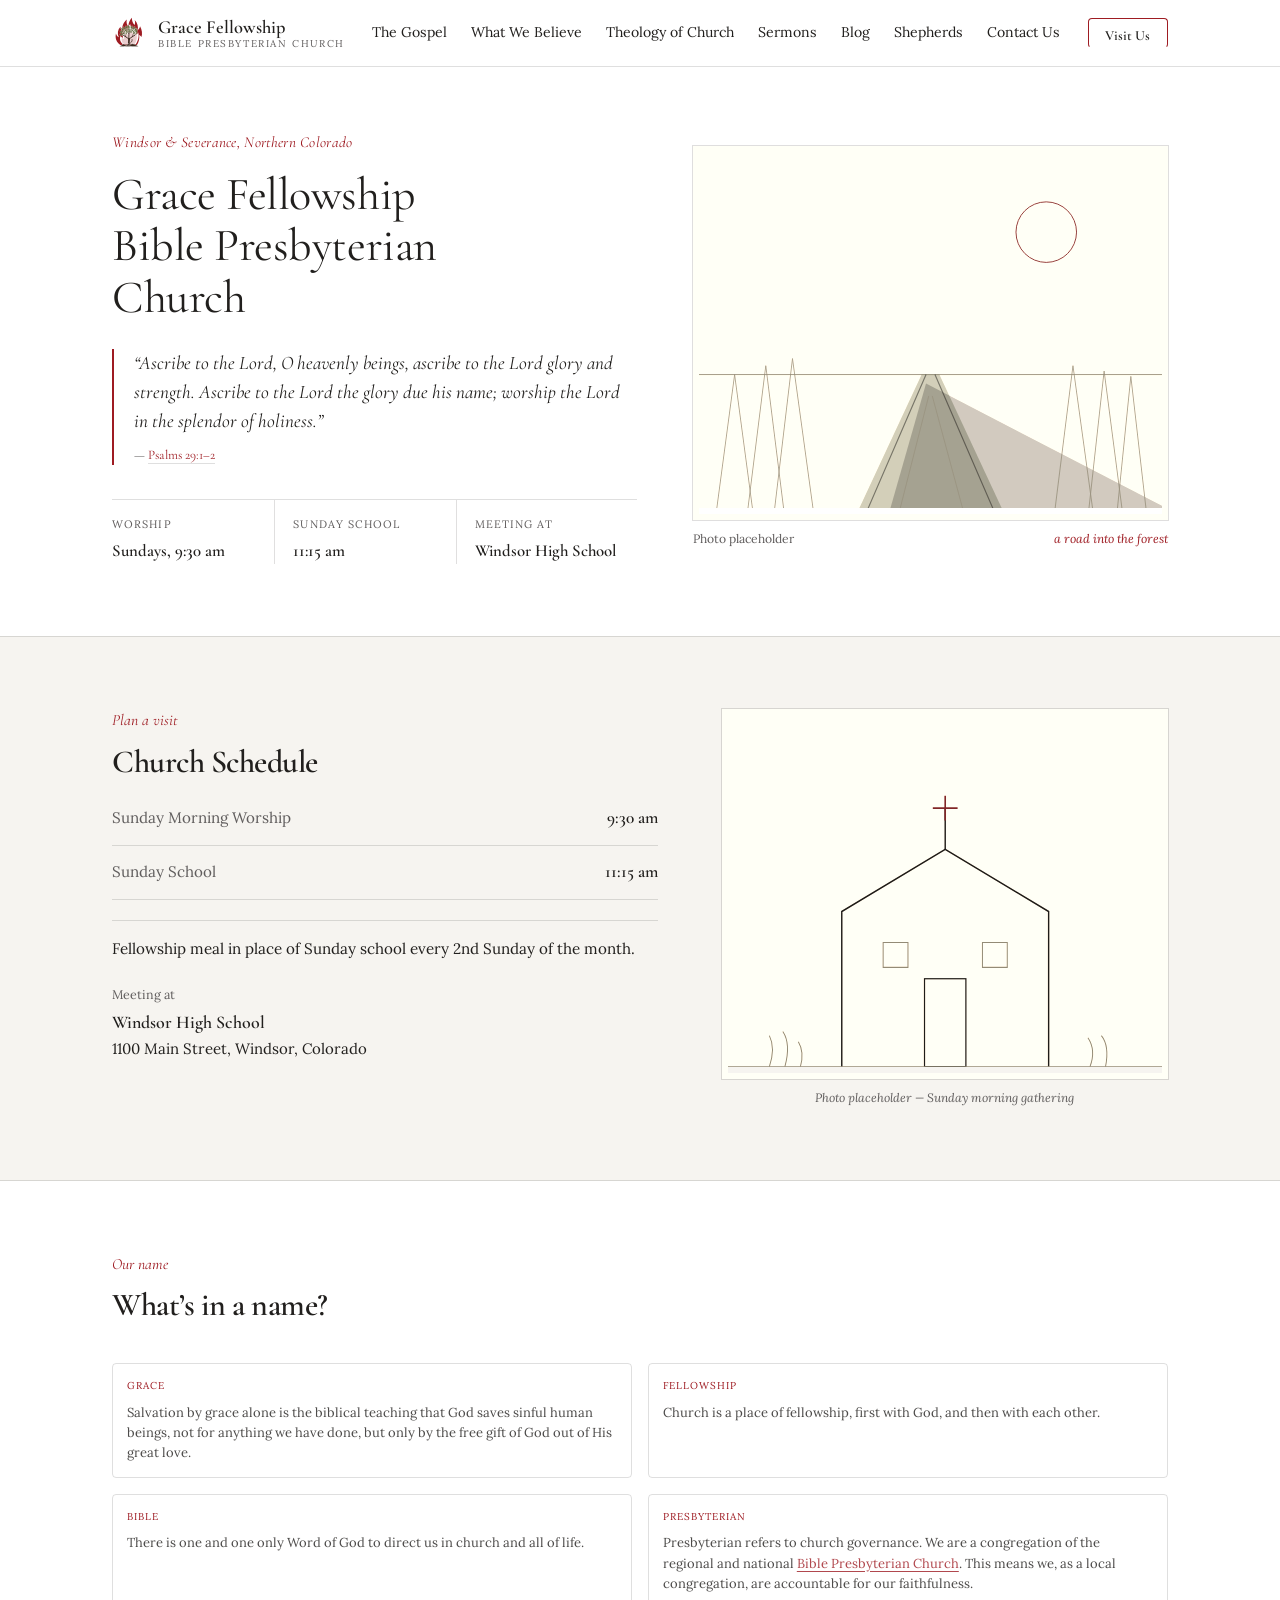
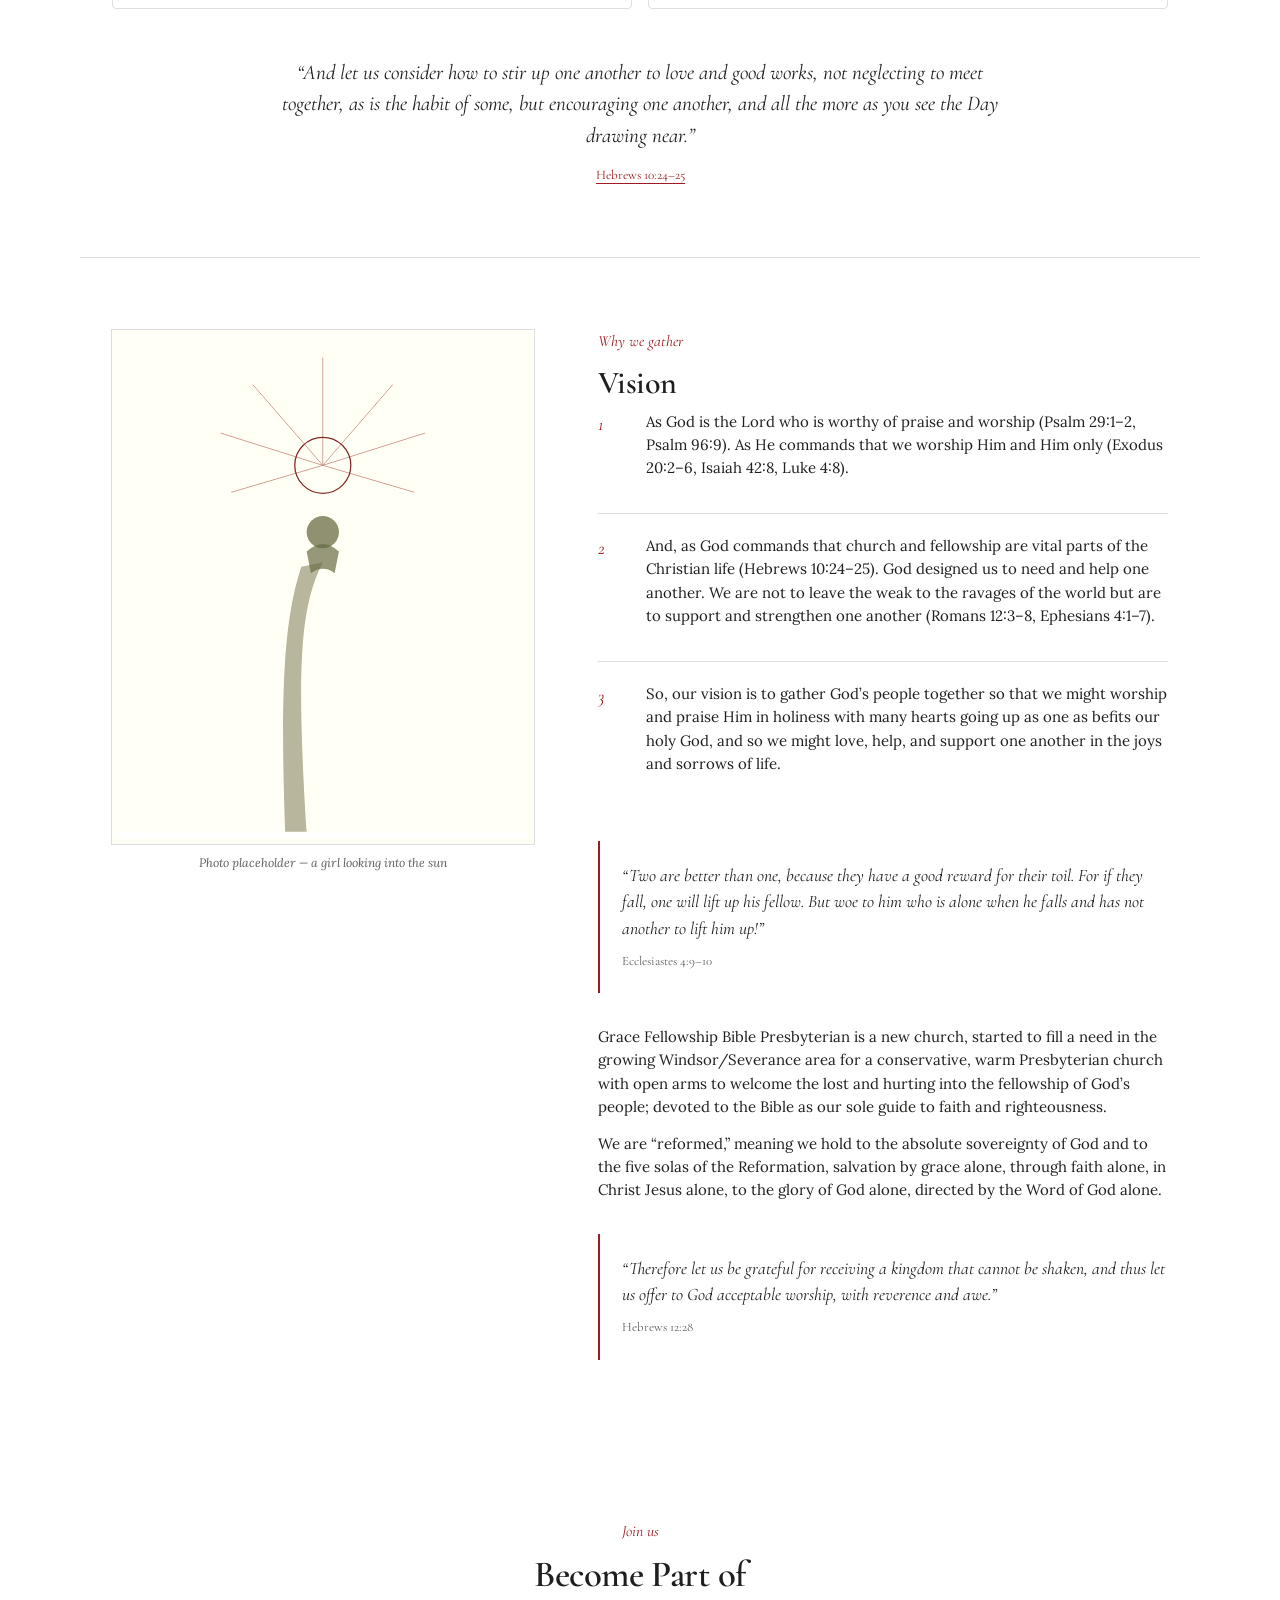
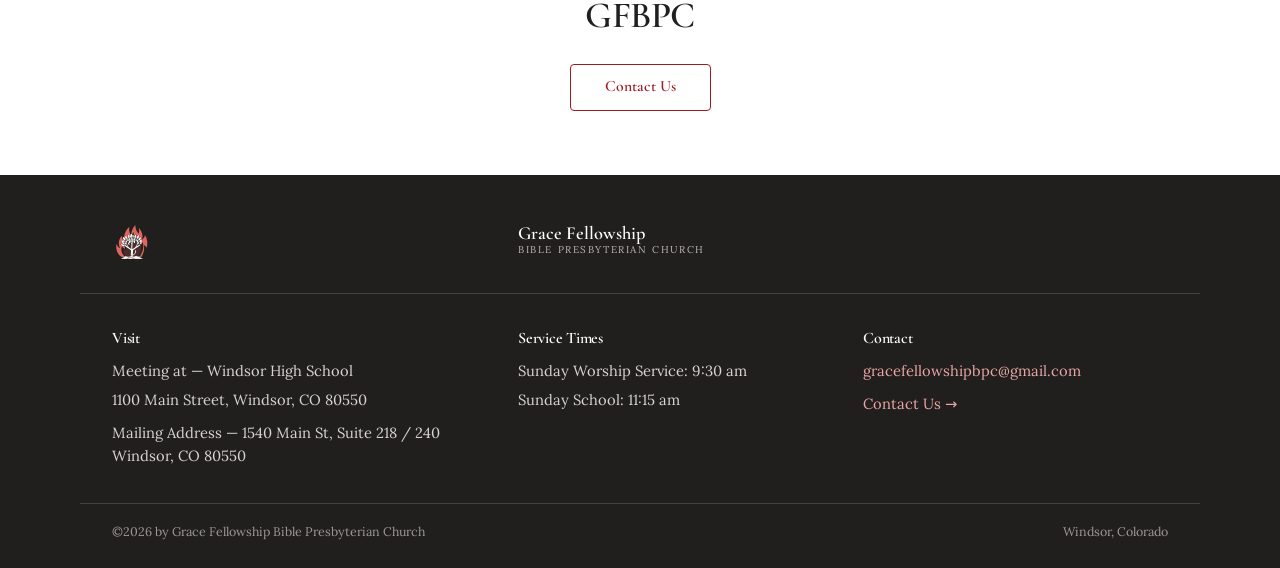
==== index.html @ 3912440c "Add new homepage mockup on the Grace Fellowship brand system Mimics the structure and copy of the ex" ====
<!DOCTYPE html>
<html lang="en">
<head>
<meta charset="UTF-8">
<meta name="viewport" content="width=device-width, initial-scale=1">
<title>Grace Fellowship Bible Presbyterian Church — Windsor, Colorado</title>
<meta name="description" content="Grace Fellowship Bible Presbyterian Church meets Sundays at 9:30am at Windsor High School, Windsor, Colorado.">
<link rel="stylesheet" href="styles.css">
<style>

  .max{max-width:1120px;margin:0 auto;padding:0 32px}
  .visually-hidden{position:absolute;width:1px;height:1px;overflow:hidden;clip:rect(0 0 0 0)}

  /* ---------- header ---------- */
  header.site{position:sticky;top:0;z-index:40;background:var(--color-bg);border-bottom:1px solid var(--color-divider)}
  .nav-row{display:flex;align-items:center;justify-content:space-between;padding:16px 32px;max-width:1120px;margin:0 auto;gap:24px}
  .wordmark{display:flex;align-items:center;gap:12px;text-decoration:none;color:var(--color-text);white-space:nowrap}
  .wordmark-name{display:flex;flex-direction:column;line-height:1.15}
  .wordmark-name .n1{font-family:var(--font-heading);font-weight:600;font-size:1.15rem}
  .wordmark-name .n2{font-size:0.62rem;letter-spacing:0.16em;text-transform:uppercase;color:var(--color-neutral-700)}
  nav.primary{display:flex;align-items:center;gap:28px}
  nav.primary ul{list-style:none;display:flex;gap:24px;margin:0;padding:0;font-size:0.88rem}
  nav.primary a{text-decoration:none;color:var(--color-text);border-bottom:1px solid transparent;padding-bottom:3px;transition:border-color .15s ease,color .15s ease}
  nav.primary a:hover{border-color:var(--color-accent);color:var(--color-accent)}
  .nav-toggle{display:none}
  .burger{display:none}

  /* ---------- hero ---------- */
  .hero{padding:64px 0 72px}
  .hero .max{display:grid;grid-template-columns:1.05fr 0.95fr;gap:56px;align-items:center}
  .hero h1{font-size:clamp(2rem,3.6vw,2.9rem);max-width:15ch}
  .eyebrow{font-family:var(--font-heading);font-style:italic;color:var(--color-accent);font-size:0.95rem;letter-spacing:0.02em;margin-bottom:14px;display:block}
  .hero blockquote{margin:26px 0 0;font-family:var(--font-heading);font-style:italic;font-size:1.2rem;line-height:1.5;color:var(--color-text);border-left:2px solid var(--color-accent);padding-left:20px}
  .hero blockquote cite{display:block;margin-top:10px;font-style:normal;font-size:0.82rem;color:var(--color-neutral-700)}
  .hero blockquote cite a{text-decoration:none;border-bottom:1px solid var(--color-divider)}
  .facts{display:flex;gap:0;margin-top:34px;border-top:1px solid var(--color-divider)}
  .facts div{flex:1;padding:16px 18px 0 0}
  .facts div + div{padding-left:18px;border-left:1px solid var(--color-divider)}
  .facts .k{font-size:0.68rem;letter-spacing:0.1em;text-transform:uppercase;color:var(--color-neutral-700);display:block;margin-bottom:5px}
  .facts .v{font-family:var(--font-heading);font-weight:600;font-size:1.05rem}
  .hero-art figcaption{margin-top:10px;font-size:0.76rem;color:var(--color-neutral-700);display:flex;justify-content:space-between}
  .hero-art figcaption span:last-child{color:var(--color-accent);font-style:italic}

  /* ---------- section shell ---------- */
  section{padding:72px 0}
  section.tight{padding:56px 0}
  .kicker{font-family:var(--font-heading);font-style:italic;color:var(--color-accent);font-size:0.98rem;margin-bottom:10px;display:block}
  .section-head{max-width:640px;margin-bottom:40px}

  /* ---------- visit / schedule ---------- */
  .visit{background:var(--color-surface);border-top:1px solid var(--color-divider);border-bottom:1px solid var(--color-divider)}
  .visit .max{display:grid;grid-template-columns:1.1fr 0.9fr;gap:64px}
  .visit-list{list-style:none;margin:26px 0 0;padding:0}
  .visit-list li{display:flex;justify-content:space-between;align-items:baseline;padding:13px 0;border-bottom:1px solid var(--color-divider);gap:20px}
  .visit-list li:first-child{padding-top:0}
  .visit-list .label{color:var(--color-neutral-700);font-size:0.95rem}
  .visit-list .val{font-family:var(--font-heading);font-weight:600;font-size:1.08rem}
  .visit-note{margin-top:20px;font-size:0.95rem;padding-top:16px;border-top:1px solid var(--color-divider)}
  .visit-where{margin-top:24px}
  .visit-where .k{font-size:0.78rem;color:var(--color-neutral-700);display:block;margin-bottom:5px}
  .visit-where .place{font-family:var(--font-heading);font-weight:600;font-size:1.12rem}
  .visit-art figcaption{margin-top:10px;font-size:0.76rem;color:var(--color-neutral-700);text-align:center;font-style:italic}

  /* ---------- name grid ---------- */
  .name-grid{display:grid;grid-template-columns:repeat(2,1fr);gap:16px;margin-top:8px}
  .pullquote{max-width:740px;margin:48px auto 0;text-align:center;font-family:var(--font-heading);font-style:italic;font-size:1.32rem;line-height:1.5;color:var(--color-text)}
  .pullquote cite{display:block;margin-top:14px;font-style:normal;font-size:0.82rem;color:var(--color-neutral-700)}
  .pullquote cite a{color:var(--color-accent);text-decoration:none;border-bottom:1px solid var(--color-accent)}

  /* ---------- vision ---------- */
  .vision .max{display:grid;grid-template-columns:0.85fr 1.15fr;gap:64px;align-items:start}
  .vision-art{position:sticky;top:96px}
  .vision-art figcaption{margin-top:10px;font-size:0.76rem;color:var(--color-neutral-700);font-style:italic;text-align:center}
  .vision ol{list-style:none;margin:0;padding:0;counter-reset:v}
  .vision ol li{counter-increment:v;padding:20px 0;border-top:1px solid var(--color-divider);display:grid;grid-template-columns:32px 1fr;gap:16px}
  .vision ol li:first-child{border-top:none;padding-top:0}
  .vision ol li::before{content:counter(v);font-family:var(--font-heading);font-style:italic;color:var(--color-accent);font-size:1.15rem}
  .vision-quote{margin:32px 0;padding:22px 0 22px 22px;border-left:2px solid var(--color-accent);font-family:var(--font-heading);font-style:italic;font-size:1.1rem;line-height:1.5}
  .vision-quote cite{display:block;margin-top:10px;font-style:normal;font-size:0.8rem;color:var(--color-neutral-700)}
  .vision-prose{margin-top:26px}

  /* ---------- cta ---------- */
  .cta{text-align:center;padding:88px 0 64px}
  .cta h2{font-size:clamp(1.7rem,3vw,2.3rem);max-width:16ch;margin:0 auto}
  .cta .btn{margin-top:28px;padding:13px 34px;font-size:0.98rem}

  /* ---------- footer (the brand's dark/ink application) ---------- */
  footer.on-ink{background:var(--color-ink);color:var(--color-neutral-300);padding:48px 0 26px;font-size:0.92rem}
  footer .foot-top{display:flex;align-items:flex-start;gap:16px;margin-bottom:36px}
  footer .foot-top .wordmark-name .n1{color:#FFFFFF}
  footer .foot-top .wordmark-name .n2{color:var(--color-neutral-400)}
  footer .max{display:grid;grid-template-columns:1.2fr 1fr 1fr;gap:40px;padding-bottom:30px;border-bottom:1px solid color-mix(in srgb, #FFFFFF 16%, transparent)}
  footer h4{color:#FFFFFF;font-family:var(--font-heading);font-weight:600;font-size:1rem;margin-bottom:12px}
  footer p{margin:0 0 6px;color:var(--color-neutral-300)}
  footer a{color:var(--color-accent-300);text-decoration:none}
  footer a:hover{text-decoration:underline}
  .copyright{max-width:1120px;margin:18px auto 0;padding:0 32px;font-size:0.78rem;color:var(--color-neutral-500);display:flex;justify-content:space-between;flex-wrap:wrap;gap:8px}

  /* ---------- responsive ---------- */
  @media (max-width:920px){
    .hero .max{grid-template-columns:1fr;padding-top:8px}
    .hero-art{order:-1}
    .visit .max{grid-template-columns:1fr;gap:36px}
    .name-grid{grid-template-columns:1fr}
    .vision .max{grid-template-columns:1fr}
    .vision-art{position:static}
    footer .max{grid-template-columns:1fr;gap:24px}
  }
  @media (max-width:1040px){
    nav.primary ul{display:none}
    .nav-toggle:checked ~ nav.primary ul{display:flex;flex-direction:column;gap:0;position:absolute;top:100%;left:0;right:0;background:var(--color-bg);border-bottom:1px solid var(--color-divider);padding:8px 32px 18px}
    nav.primary ul li{border-top:1px solid var(--color-divider)}
    nav.primary ul li:first-child{border-top:none}
    nav.primary ul li a{display:block;padding:12px 0}
    .burger{display:flex;align-items:center;justify-content:center;width:36px;height:36px;border:1px solid var(--color-text);cursor:pointer;flex:none}
    .nav-row{position:relative}
  }
  @media (max-width:760px){
    .facts{flex-direction:column}
    .facts div + div{border-left:none;border-top:1px solid var(--color-divider);padding-left:0;padding-top:14px;margin-top:14px}
  }
  @media (max-width:520px){
    .btn.header-visit{display:none}
  }
</style>
</head>
<body>

<header class="site">
  <div class="nav-row">
    <a class="wordmark" href="#top">
      <svg viewBox="0 0 120 120" width="34" height="34" style="display:block;overflow:visible;flex:none" stroke-linecap="round" stroke-linejoin="round" aria-hidden="true" focusable="false">
        <path fill="#9E1B22" d="M30 102 C16 94 10 78 14 62 C16 70 20 74 24 75 C18 62 20 48 30 38 C30 46 33 51 37 53 C34 38 40 22 52 12 C50 24 53 32 58 36 C58 24 63 14 70 6 C70 18 74 26 80 32 C82 26 82 20 80 14 C90 24 94 38 90 50 C95 47 98 42 99 36 C106 48 108 62 104 74 C101 70 99 68 96 67 C98 80 94 94 88 102 Z"></path>
        <path fill="#FFFFFF" d="M38 100 C28 92 26 80 30 70 C33 75 36 77 39 77 C36 66 40 54 48 46 C48 52 50 56 54 58 C54 46 58 36 64 28 C66 38 70 44 76 48 C78 44 78 40 77 36 C84 44 88 56 86 66 C89 64 91 60 92 57 C96 68 94 84 84 100 Z"></path>
        <path fill="#9E1B22" fill-opacity="0.22" transform="translate(60 100) scale(0.82) translate(-60 -100)" d="M38 100 C28 92 26 80 30 70 C33 75 36 77 39 77 C36 66 40 54 48 46 C48 52 50 56 54 58 C54 46 58 36 64 28 C66 38 70 44 76 48 C78 44 78 40 77 36 C84 44 88 56 86 66 C89 64 91 60 92 57 C96 68 94 84 84 100 Z"></path>
        <g fill="none" stroke="#3B2A1F">
          <path stroke-width="6" d="M60 101 C58 93 61 87 60 80"></path>
          <path stroke-width="3.4" d="M60 82 C54 76 46 72 37 66"></path>
          <path stroke-width="3.4" d="M60 82 C66 76 74 72 83 66"></path>
          <path stroke-width="3" d="M60 84 C58 72 61 60 60 46"></path>
          <path stroke-width="2.6" d="M61 97 C68 95 72 90 71 83"></path>
          <path stroke-width="2" d="M48 72 C46 64 42 58 38 54"></path>
          <path stroke-width="2" d="M72 72 C74 64 78 58 82 54"></path>
          <path stroke-width="1.8" d="M60 62 C54 58 50 52 48 46"></path>
          <path stroke-width="1.8" d="M60 60 C66 56 70 50 72 44"></path>
        </g>
        <g fill="#5E6B3A" stroke="#FFFFFF" stroke-width="0.88" style="paint-order:stroke">
          <path transform="translate(52.8 65.6) rotate(-32) scale(0.80)" d="M0 0 C3.2 -3 3.4 -8 0 -12 C-3.4 -8 -3.2 -3 0 0 Z"></path>
          <path transform="translate(53.3 61.1) rotate(-10) scale(0.98)" d="M0 0 C3.2 -3 3.4 -8 0 -12 C-3.4 -8 -3.2 -3 0 0 Z"></path>
          <path transform="translate(57.3 58.1) rotate(-5) scale(0.86)" d="M0 0 C3.2 -3 3.4 -8 0 -12 C-3.4 -8 -3.2 -3 0 0 Z"></path>
          <path transform="translate(62.7 58.1) rotate(2) scale(1.04)" d="M0 0 C3.2 -3 3.4 -8 0 -12 C-3.4 -8 -3.2 -3 0 0 Z"></path>
          <path transform="translate(66.7 61.1) rotate(7) scale(0.92)" d="M0 0 C3.2 -3 3.4 -8 0 -12 C-3.4 -8 -3.2 -3 0 0 Z"></path>
          <path transform="translate(44.5 64.8) rotate(-49) scale(0.92)" d="M0 0 C3.2 -3 3.4 -8 0 -12 C-3.4 -8 -3.2 -3 0 0 Z"></path>
          <path transform="translate(45.4 59.5) rotate(-25) scale(0.80)" d="M0 0 C3.2 -3 3.4 -8 0 -12 C-3.4 -8 -3.2 -3 0 0 Z"></path>
          <path transform="translate(48.7 55.1) rotate(-20) scale(0.98)" d="M0 0 C3.2 -3 3.4 -8 0 -12 C-3.4 -8 -3.2 -3 0 0 Z"></path>
          <path transform="translate(53.9 52.0) rotate(-15) scale(0.86)" d="M0 0 C3.2 -3 3.4 -8 0 -12 C-3.4 -8 -3.2 -3 0 0 Z"></path>
          <path transform="translate(60.0 51.0) rotate(-9) scale(1.04)" d="M0 0 C3.2 -3 3.4 -8 0 -12 C-3.4 -8 -3.2 -3 0 0 Z"></path>
          <path transform="translate(66.1 52.0) rotate(18) scale(0.92)" d="M0 0 C3.2 -3 3.4 -8 0 -12 C-3.4 -8 -3.2 -3 0 0 Z"></path>
          <path transform="translate(71.3 55.1) rotate(23) scale(0.80)" d="M0 0 C3.2 -3 3.4 -8 0 -12 C-3.4 -8 -3.2 -3 0 0 Z"></path>
          <path transform="translate(74.6 59.5) rotate(28) scale(0.98)" d="M0 0 C3.2 -3 3.4 -8 0 -12 C-3.4 -8 -3.2 -3 0 0 Z"></path>
          <path transform="translate(75.5 64.8) rotate(31) scale(0.86)" d="M0 0 C3.2 -3 3.4 -8 0 -12 C-3.4 -8 -3.2 -3 0 0 Z"></path>
          <path transform="translate(37.8 69.0) rotate(-66) scale(1.04)" d="M0 0 C3.2 -3 3.4 -8 0 -12 C-3.4 -8 -3.2 -3 0 0 Z"></path>
          <path transform="translate(37.0 63.6) rotate(-42) scale(0.92)" d="M0 0 C3.2 -3 3.4 -8 0 -12 C-3.4 -8 -3.2 -3 0 0 Z"></path>
          <path transform="translate(38.0 58.3) rotate(-39) scale(0.80)" d="M0 0 C3.2 -3 3.4 -8 0 -12 C-3.4 -8 -3.2 -3 0 0 Z"></path>
          <path transform="translate(40.8 53.3) rotate(-36) scale(0.98)" d="M0 0 C3.2 -3 3.4 -8 0 -12 C-3.4 -8 -3.2 -3 0 0 Z"></path>
          <path transform="translate(45.1 49.3) rotate(-32) scale(0.86)" d="M0 0 C3.2 -3 3.4 -8 0 -12 C-3.4 -8 -3.2 -3 0 0 Z"></path>
          <path transform="translate(50.6 46.4) rotate(-7) scale(1.04)" d="M0 0 C3.2 -3 3.4 -8 0 -12 C-3.4 -8 -3.2 -3 0 0 Z"></path>
          <path transform="translate(56.8 44.9) rotate(-3) scale(0.92)" d="M0 0 C3.2 -3 3.4 -8 0 -12 C-3.4 -8 -3.2 -3 0 0 Z"></path>
          <path transform="translate(63.2 44.9) rotate(2) scale(0.80)" d="M0 0 C3.2 -3 3.4 -8 0 -12 C-3.4 -8 -3.2 -3 0 0 Z"></path>
          <path transform="translate(69.4 46.4) rotate(6) scale(0.98)" d="M0 0 C3.2 -3 3.4 -8 0 -12 C-3.4 -8 -3.2 -3 0 0 Z"></path>
          <path transform="translate(74.9 49.3) rotate(31) scale(0.86)" d="M0 0 C3.2 -3 3.4 -8 0 -12 C-3.4 -8 -3.2 -3 0 0 Z"></path>
          <path transform="translate(79.2 53.3) rotate(35) scale(1.04)" d="M0 0 C3.2 -3 3.4 -8 0 -12 C-3.4 -8 -3.2 -3 0 0 Z"></path>
          <path transform="translate(82.0 58.3) rotate(38) scale(0.92)" d="M0 0 C3.2 -3 3.4 -8 0 -12 C-3.4 -8 -3.2 -3 0 0 Z"></path>
          <path transform="translate(83.0 63.6) rotate(41) scale(0.80)" d="M0 0 C3.2 -3 3.4 -8 0 -12 C-3.4 -8 -3.2 -3 0 0 Z"></path>
          <path transform="translate(35.8 58.8) rotate(-54) scale(0.86)" d="M0 0 C3.2 -3 3.4 -8 0 -12 C-3.4 -8 -3.2 -3 0 0 Z"></path>
          <path transform="translate(39.1 52.5) rotate(-28) scale(1.04)" d="M0 0 C3.2 -3 3.4 -8 0 -12 C-3.4 -8 -3.2 -3 0 0 Z"></path>
          <path transform="translate(44.7 47.4) rotate(-22) scale(0.92)" d="M0 0 C3.2 -3 3.4 -8 0 -12 C-3.4 -8 -3.2 -3 0 0 Z"></path>
          <path transform="translate(51.9 44.1) rotate(-15) scale(0.80)" d="M0 0 C3.2 -3 3.4 -8 0 -12 C-3.4 -8 -3.2 -3 0 0 Z"></path>
          <path transform="translate(60.0 43.0) rotate(-9) scale(0.98)" d="M0 0 C3.2 -3 3.4 -8 0 -12 C-3.4 -8 -3.2 -3 0 0 Z"></path>
          <path transform="translate(68.1 44.1) rotate(18) scale(0.86)" d="M0 0 C3.2 -3 3.4 -8 0 -12 C-3.4 -8 -3.2 -3 0 0 Z"></path>
          <path transform="translate(75.3 47.4) rotate(25) scale(1.04)" d="M0 0 C3.2 -3 3.4 -8 0 -12 C-3.4 -8 -3.2 -3 0 0 Z"></path>
          <path transform="translate(80.9 52.5) rotate(31) scale(0.92)" d="M0 0 C3.2 -3 3.4 -8 0 -12 C-3.4 -8 -3.2 -3 0 0 Z"></path>
          <path transform="translate(84.2 58.8) rotate(36) scale(0.80)" d="M0 0 C3.2 -3 3.4 -8 0 -12 C-3.4 -8 -3.2 -3 0 0 Z"></path>
        </g>
        <path fill="#3B2A1F" stroke="#FFFFFF" stroke-width="1.2" d="M26 108 L40 99 L50 102 L58 97 L64 101 L72 98 L82 101 L94 108 Z"></path>
        <path fill="none" stroke="#FFFFFF" stroke-width="1.2" d="M44 108 L56 102 L68 108"></path>
      </svg>
      <span class="wordmark-name">
        <span class="n1">Grace Fellowship</span>
        <span class="n2">Bible Presbyterian Church</span>
      </span>
    </a>
    <input type="checkbox" id="nav-toggle" class="nav-toggle">
    <nav class="primary">
      <ul>
        <li><a href="https://www.gracefellowshipbpc.org/the-gospel">The Gospel</a></li>
        <li><a href="https://www.gracefellowshipbpc.org/what-we-believe">What We Believe</a></li>
        <li><a href="https://www.gracefellowshipbpc.org/theology-of-church">Theology of Church</a></li>
        <li><a href="https://www.gracefellowshipbpc.org/about-5-1">Sermons</a></li>
        <li><a href="https://www.gracefellowshipbpc.org/blog">Blog</a></li>
        <li><a href="https://www.gracefellowshipbpc.org/shepherds">Shepherds</a></li>
        <li><a href="https://www.gracefellowshipbpc.org/contact-us">Contact Us</a></li>
      </ul>
      <label class="burger" for="nav-toggle">
        <svg width="18" height="14" viewBox="0 0 18 14" fill="none" stroke="currentColor" stroke-width="1.6"><path d="M0 1h18M0 7h18M0 13h18"/></svg>
      </label>
      <a class="btn btn-primary header-visit" href="#visit">Visit Us</a>
    </nav>
  </div>
</header>

<main id="top">

  <!-- ================= HERO ================= -->
  <section class="hero">
    <div class="max">
      <div class="hero-copy">
        <span class="eyebrow">Windsor &amp; Severance, Northern Colorado</span>
        <h1 class="display">Grace Fellowship Bible Presbyterian Church</h1>
        <blockquote>
          &ldquo;Ascribe to the Lord, O heavenly beings, ascribe to the Lord glory and strength. Ascribe to the Lord the glory due his name; worship the Lord in the splendor of holiness.&rdquo;
          <cite>&mdash; <a href="https://www.biblegateway.com/passage/?search=psalms+29%3A1-2&amp;version=ESV" target="_blank" rel="noopener">Psalms 29:1&ndash;2</a></cite>
        </blockquote>
        <div class="facts">
          <div><span class="k">Worship</span><span class="v">Sundays, 9:30&nbsp;am</span></div>
          <div><span class="k">Sunday School</span><span class="v">11:15&nbsp;am</span></div>
          <div><span class="k">Meeting at</span><span class="v">Windsor High School</span></div>
        </div>
      </div>

      <figure class="hero-art">
        <div class="plate">
          <svg viewBox="0 0 520 400" xmlns="http://www.w3.org/2000/svg" aria-hidden="true">
            <rect width="520" height="400" fill="#F6F4F0"/>
            <circle cx="390" cy="90" r="34" fill="none" stroke="#9E1B22" stroke-width="1"/>
            <path d="M0 250 L520 250" stroke="#8B8570" stroke-width="1"/>
            <path d="M180 400 L250 250 L270 250 L340 400 Z" fill="#5E6B3A" opacity="0.35"/>
            <path d="M215 400 L255 260 L525 400 Z" fill="#211F1D" opacity="0.25"/>
            <g stroke="#8B8570" stroke-width="1" fill="none" opacity="0.85">
              <path d="M40 250 L20 400"/><path d="M40 250 L60 400"/>
              <path d="M75 240 L55 400"/><path d="M75 240 L95 400"/>
              <path d="M105 232 L85 400"/><path d="M105 232 L128 400"/>
              <path d="M420 240 L400 400"/><path d="M420 240 L442 400"/>
              <path d="M455 246 L438 400"/><path d="M455 246 L475 400"/>
              <path d="M485 252 L470 400"/><path d="M485 252 L502 400"/>
            </g>
            <path d="M255 250 L190 400 M265 250 L330 400" stroke="#211F1D" stroke-width="1.3" opacity="0.5"/>
            <path d="M258 274 L226 400 M262 274 L296 400" stroke="#8B8570" stroke-width="0.8" opacity="0.7"/>
          </svg>
        </div>
        <figcaption><span>Photo placeholder</span><span>a road into the forest</span></figcaption>
      </figure>
    </div>
  </section>

  <!-- ================= VISIT / SCHEDULE ================= -->
  <section class="visit" id="visit">
    <div class="max">
      <div>
        <span class="kicker">Plan a visit</span>
        <h2>Church Schedule</h2>
        <ul class="visit-list">
          <li><span class="label">Sunday Morning Worship</span><span class="val">9:30&nbsp;am</span></li>
          <li><span class="label">Sunday School</span><span class="val">11:15&nbsp;am</span></li>
        </ul>
        <p class="visit-note">Fellowship meal in place of Sunday school every 2nd Sunday of the month.</p>
        <div class="visit-where">
          <span class="k">Meeting at</span>
          <div class="place">Windsor High School</div>
          <div>1100 Main Street, Windsor, Colorado</div>
        </div>
      </div>

      <figure class="visit-art">
        <div class="plate">
          <svg viewBox="0 0 420 340" xmlns="http://www.w3.org/2000/svg" aria-hidden="true">
            <rect width="420" height="340" fill="#F6F4F0"/>
            <path d="M110 340 L110 190 L210 130 L310 190 L310 340" fill="none" stroke="#211F1D" stroke-width="1.4"/>
            <path d="M210 130 L210 90" stroke="#211F1D" stroke-width="1.4"/>
            <path d="M198 90 L222 90 M210 78 L210 102" stroke="#9E1B22" stroke-width="1.6"/>
            <rect x="190" y="255" width="40" height="85" fill="none" stroke="#211F1D" stroke-width="1.2"/>
            <path d="M150 220 h24 v24 h-24z M246 220 h24 v24 h-24z" fill="none" stroke="#8B8570" stroke-width="1"/>
            <g stroke="#8B8570" stroke-width="1" fill="none">
              <path d="M40 340 q6 -18 0 -30 M55 340 q6 -22 -2 -34 M70 340 q4 -14 -2 -24"/>
              <path d="M350 340 q6 -16 -2 -28 M365 340 q4 -20 -4 -30"/>
            </g>
            <path d="M0 340 H420" stroke="#8B8570" stroke-width="1"/>
          </svg>
        </div>
        <figcaption>Photo placeholder &mdash; Sunday morning gathering</figcaption>
      </figure>
    </div>
  </section>

  <!-- ================= WHAT'S IN A NAME ================= -->
  <section id="about">
    <div class="max">
      <div class="section-head">
        <span class="kicker">Our name</span>
        <h2>What&rsquo;s in a name?</h2>
      </div>

      <div class="name-grid">
        <div class="card">
          <span class="card-kicker">Grace</span>
          <p class="card-body">Salvation by grace alone is the biblical teaching that God saves sinful human beings, not for anything we have done, but only by the free gift of God out of His great love.</p>
        </div>
        <div class="card">
          <span class="card-kicker">Fellowship</span>
          <p class="card-body">Church is a place of fellowship, first with God, and then with each other.</p>
        </div>
        <div class="card">
          <span class="card-kicker">Bible</span>
          <p class="card-body">There is one and one only Word of God to direct us in church and all of life.</p>
        </div>
        <div class="card">
          <span class="card-kicker">Presbyterian</span>
          <p class="card-body">Presbyterian refers to church governance. We are a congregation of the regional and national <a href="https://biblepresbyterianchurch.org/" target="_blank" rel="noopener">Bible Presbyterian Church</a>. This means we, as a local congregation, are accountable for our faithfulness.</p>
        </div>
      </div>

      <p class="pullquote">
        &ldquo;And let us consider how to stir up one another to love and good works, not neglecting to meet together, as is the habit of some, but encouraging one another, and all the more as you see the Day drawing near.&rdquo;
        <cite><a href="https://www.biblegateway.com/passage/?search=Hebrews+10%3A24-25&amp;version=ESV" target="_blank" rel="noopener">Hebrews 10:24&ndash;25</a></cite>
      </p>
    </div>
  </section>

  <hr class="hr max">

  <!-- ================= VISION ================= -->
  <section class="vision" id="vision">
    <div class="max">
      <div class="vision-art">
        <div class="plate">
          <svg viewBox="0 0 380 460" xmlns="http://www.w3.org/2000/svg" aria-hidden="true">
            <rect width="380" height="460" fill="#F6F4F0"/>
            <g stroke="#9E1B22" stroke-width="0.8" opacity="0.55">
              <path d="M190 120 L190 20"/>
              <path d="M190 120 L255 45"/>
              <path d="M190 120 L125 45"/>
              <path d="M190 120 L285 90"/>
              <path d="M190 120 L95 90"/>
              <path d="M190 120 L275 145"/>
              <path d="M190 120 L105 145"/>
            </g>
            <circle cx="190" cy="120" r="26" fill="none" stroke="#9E1B22" stroke-width="1.2"/>
            <path d="M190 210 C 170 250, 165 300, 175 460 L155 460 C150 320 155 260 170 214 Z" fill="#5E6B3A" opacity="0.5"/>
            <path d="M175 200 q15 -14 30 0 l-4 20 q-11 -8 -22 0 Z" fill="#5E6B3A" opacity="0.7"/>
            <circle cx="190" cy="182" r="15" fill="#5E6B3A" opacity="0.75"/>
          </svg>
        </div>
        <figcaption>Photo placeholder &mdash; a girl looking into the sun</figcaption>
      </div>

      <div>
        <span class="kicker">Why we gather</span>
        <h2>Vision</h2>

        <ol>
          <li><p>As God is the Lord who is worthy of praise and worship (Psalm 29:1&ndash;2, Psalm 96:9). As He commands that we worship Him and Him only (Exodus 20:2&ndash;6, Isaiah 42:8, Luke 4:8).</p></li>
          <li><p>And, as God commands that church and fellowship are vital parts of the Christian life (Hebrews 10:24&ndash;25). God designed us to need and help one another. We are not to leave the weak to the ravages of the world but are to support and strengthen one another (Romans 12:3&ndash;8, Ephesians 4:1&ndash;7).</p></li>
          <li><p>So, our vision is to gather God&rsquo;s people together so that we might worship and praise Him in holiness with many hearts going up as one as befits our holy God, and so we might love, help, and support one another in the joys and sorrows of life.</p></li>
        </ol>

        <p class="vision-quote">
          &ldquo;Two are better than one, because they have a good reward for their toil. For if they fall, one will lift up his fellow. But woe to him who is alone when he falls and has not another to lift him up!&rdquo;
          <cite>Ecclesiastes 4:9&ndash;10</cite>
        </p>

        <div class="vision-prose">
          <p>Grace Fellowship Bible Presbyterian is a new church, started to fill a need in the growing Windsor/Severance area for a conservative, warm Presbyterian church with open arms to welcome the lost and hurting into the fellowship of God&rsquo;s people; devoted to the Bible as our sole guide to faith and righteousness.</p>
          <p>We are &ldquo;reformed,&rdquo; meaning we hold to the absolute sovereignty of God and to the five solas of the Reformation, salvation by grace alone, through faith alone, in Christ Jesus alone, to the glory of God alone, directed by the Word of God alone.</p>
        </div>

        <p class="vision-quote" style="margin-bottom:0">
          &ldquo;Therefore let us be grateful for receiving a kingdom that cannot be shaken, and thus let us offer to God acceptable worship, with reverence and awe.&rdquo;
          <cite>Hebrews 12:28</cite>
        </p>
      </div>
    </div>
  </section>

  <!-- ================= CTA ================= -->
  <section class="cta" id="contact">
    <div class="max">
      <span class="kicker">Join us</span>
      <h2>Become Part of GFBPC</h2>
      <a class="btn btn-primary" href="https://www.gracefellowshipbpc.org/contact-us">Contact Us</a>
    </div>
  </section>

</main>

<footer class="on-ink">
  <div class="max foot-top">
    <svg viewBox="0 0 120 120" width="40" height="40" style="display:block;overflow:visible;flex:none" stroke-linecap="round" stroke-linejoin="round" aria-hidden="true" focusable="false">
      <path fill="#E0655F" d="M30 102 C16 94 10 78 14 62 C16 70 20 74 24 75 C18 62 20 48 30 38 C30 46 33 51 37 53 C34 38 40 22 52 12 C50 24 53 32 58 36 C58 24 63 14 70 6 C70 18 74 26 80 32 C82 26 82 20 80 14 C90 24 94 38 90 50 C95 47 98 42 99 36 C106 48 108 62 104 74 C101 70 99 68 96 67 C98 80 94 94 88 102 Z"></path>
      <path fill="#211F1D" d="M38 100 C28 92 26 80 30 70 C33 75 36 77 39 77 C36 66 40 54 48 46 C48 52 50 56 54 58 C54 46 58 36 64 28 C66 38 70 44 76 48 C78 44 78 40 77 36 C84 44 88 56 86 66 C89 64 91 60 92 57 C96 68 94 84 84 100 Z"></path>
      <path fill="#E0655F" fill-opacity="0.22" transform="translate(60 100) scale(0.82) translate(-60 -100)" d="M38 100 C28 92 26 80 30 70 C33 75 36 77 39 77 C36 66 40 54 48 46 C48 52 50 56 54 58 C54 46 58 36 64 28 C66 38 70 44 76 48 C78 44 78 40 77 36 C84 44 88 56 86 66 C89 64 91 60 92 57 C96 68 94 84 84 100 Z"></path>
      <g fill="none" stroke="#FFFFFF">
        <path stroke-width="6" d="M60 101 C58 93 61 87 60 80"></path>
        <path stroke-width="3.4" d="M60 82 C54 76 46 72 37 66"></path>
        <path stroke-width="3.4" d="M60 82 C66 76 74 72 83 66"></path>
        <path stroke-width="3" d="M60 84 C58 72 61 60 60 46"></path>
        <path stroke-width="2.6" d="M61 97 C68 95 72 90 71 83"></path>
        <path stroke-width="2" d="M48 72 C46 64 42 58 38 54"></path>
        <path stroke-width="2" d="M72 72 C74 64 78 58 82 54"></path>
        <path stroke-width="1.8" d="M60 62 C54 58 50 52 48 46"></path>
        <path stroke-width="1.8" d="M60 60 C66 56 70 50 72 44"></path>
      </g>
      <g fill="#FFFFFF" stroke="#211F1D" stroke-width="0.99" style="paint-order:stroke">
        <path transform="translate(52.8 65.6) rotate(-32) scale(0.80)" d="M0 0 C3.2 -3 3.4 -8 0 -12 C-3.4 -8 -3.2 -3 0 0 Z"></path>
        <path transform="translate(53.3 61.1) rotate(-10) scale(0.98)" d="M0 0 C3.2 -3 3.4 -8 0 -12 C-3.4 -8 -3.2 -3 0 0 Z"></path>
        <path transform="translate(57.3 58.1) rotate(-5) scale(0.86)" d="M0 0 C3.2 -3 3.4 -8 0 -12 C-3.4 -8 -3.2 -3 0 0 Z"></path>
        <path transform="translate(62.7 58.1) rotate(2) scale(1.04)" d="M0 0 C3.2 -3 3.4 -8 0 -12 C-3.4 -8 -3.2 -3 0 0 Z"></path>
        <path transform="translate(66.7 61.1) rotate(7) scale(0.92)" d="M0 0 C3.2 -3 3.4 -8 0 -12 C-3.4 -8 -3.2 -3 0 0 Z"></path>
        <path transform="translate(44.5 64.8) rotate(-49) scale(0.92)" d="M0 0 C3.2 -3 3.4 -8 0 -12 C-3.4 -8 -3.2 -3 0 0 Z"></path>
        <path transform="translate(45.4 59.5) rotate(-25) scale(0.80)" d="M0 0 C3.2 -3 3.4 -8 0 -12 C-3.4 -8 -3.2 -3 0 0 Z"></path>
        <path transform="translate(48.7 55.1) rotate(-20) scale(0.98)" d="M0 0 C3.2 -3 3.4 -8 0 -12 C-3.4 -8 -3.2 -3 0 0 Z"></path>
        <path transform="translate(53.9 52.0) rotate(-15) scale(0.86)" d="M0 0 C3.2 -3 3.4 -8 0 -12 C-3.4 -8 -3.2 -3 0 0 Z"></path>
        <path transform="translate(60.0 51.0) rotate(-9) scale(1.04)" d="M0 0 C3.2 -3 3.4 -8 0 -12 C-3.4 -8 -3.2 -3 0 0 Z"></path>
        <path transform="translate(66.1 52.0) rotate(18) scale(0.92)" d="M0 0 C3.2 -3 3.4 -8 0 -12 C-3.4 -8 -3.2 -3 0 0 Z"></path>
        <path transform="translate(71.3 55.1) rotate(23) scale(0.80)" d="M0 0 C3.2 -3 3.4 -8 0 -12 C-3.4 -8 -3.2 -3 0 0 Z"></path>
        <path transform="translate(74.6 59.5) rotate(28) scale(0.98)" d="M0 0 C3.2 -3 3.4 -8 0 -12 C-3.4 -8 -3.2 -3 0 0 Z"></path>
        <path transform="translate(75.5 64.8) rotate(31) scale(0.86)" d="M0 0 C3.2 -3 3.4 -8 0 -12 C-3.4 -8 -3.2 -3 0 0 Z"></path>
        <path transform="translate(37.8 69.0) rotate(-66) scale(1.04)" d="M0 0 C3.2 -3 3.4 -8 0 -12 C-3.4 -8 -3.2 -3 0 0 Z"></path>
        <path transform="translate(37.0 63.6) rotate(-42) scale(0.92)" d="M0 0 C3.2 -3 3.4 -8 0 -12 C-3.4 -8 -3.2 -3 0 0 Z"></path>
        <path transform="translate(38.0 58.3) rotate(-39) scale(0.80)" d="M0 0 C3.2 -3 3.4 -8 0 -12 C-3.4 -8 -3.2 -3 0 0 Z"></path>
        <path transform="translate(40.8 53.3) rotate(-36) scale(0.98)" d="M0 0 C3.2 -3 3.4 -8 0 -12 C-3.4 -8 -3.2 -3 0 0 Z"></path>
        <path transform="translate(45.1 49.3) rotate(-32) scale(0.86)" d="M0 0 C3.2 -3 3.4 -8 0 -12 C-3.4 -8 -3.2 -3 0 0 Z"></path>
        <path transform="translate(50.6 46.4) rotate(-7) scale(1.04)" d="M0 0 C3.2 -3 3.4 -8 0 -12 C-3.4 -8 -3.2 -3 0 0 Z"></path>
        <path transform="translate(56.8 44.9) rotate(-3) scale(0.92)" d="M0 0 C3.2 -3 3.4 -8 0 -12 C-3.4 -8 -3.2 -3 0 0 Z"></path>
        <path transform="translate(63.2 44.9) rotate(2) scale(0.80)" d="M0 0 C3.2 -3 3.4 -8 0 -12 C-3.4 -8 -3.2 -3 0 0 Z"></path>
        <path transform="translate(69.4 46.4) rotate(6) scale(0.98)" d="M0 0 C3.2 -3 3.4 -8 0 -12 C-3.4 -8 -3.2 -3 0 0 Z"></path>
        <path transform="translate(74.9 49.3) rotate(31) scale(0.86)" d="M0 0 C3.2 -3 3.4 -8 0 -12 C-3.4 -8 -3.2 -3 0 0 Z"></path>
        <path transform="translate(79.2 53.3) rotate(35) scale(1.04)" d="M0 0 C3.2 -3 3.4 -8 0 -12 C-3.4 -8 -3.2 -3 0 0 Z"></path>
        <path transform="translate(82.0 58.3) rotate(38) scale(0.92)" d="M0 0 C3.2 -3 3.4 -8 0 -12 C-3.4 -8 -3.2 -3 0 0 Z"></path>
        <path transform="translate(83.0 63.6) rotate(41) scale(0.80)" d="M0 0 C3.2 -3 3.4 -8 0 -12 C-3.4 -8 -3.2 -3 0 0 Z"></path>
        <path transform="translate(35.8 58.8) rotate(-54) scale(0.86)" d="M0 0 C3.2 -3 3.4 -8 0 -12 C-3.4 -8 -3.2 -3 0 0 Z"></path>
        <path transform="translate(39.1 52.5) rotate(-28) scale(1.04)" d="M0 0 C3.2 -3 3.4 -8 0 -12 C-3.4 -8 -3.2 -3 0 0 Z"></path>
        <path transform="translate(44.7 47.4) rotate(-22) scale(0.92)" d="M0 0 C3.2 -3 3.4 -8 0 -12 C-3.4 -8 -3.2 -3 0 0 Z"></path>
        <path transform="translate(51.9 44.1) rotate(-15) scale(0.80)" d="M0 0 C3.2 -3 3.4 -8 0 -12 C-3.4 -8 -3.2 -3 0 0 Z"></path>
        <path transform="translate(60.0 43.0) rotate(-9) scale(0.98)" d="M0 0 C3.2 -3 3.4 -8 0 -12 C-3.4 -8 -3.2 -3 0 0 Z"></path>
        <path transform="translate(68.1 44.1) rotate(18) scale(0.86)" d="M0 0 C3.2 -3 3.4 -8 0 -12 C-3.4 -8 -3.2 -3 0 0 Z"></path>
        <path transform="translate(75.3 47.4) rotate(25) scale(1.04)" d="M0 0 C3.2 -3 3.4 -8 0 -12 C-3.4 -8 -3.2 -3 0 0 Z"></path>
        <path transform="translate(80.9 52.5) rotate(31) scale(0.92)" d="M0 0 C3.2 -3 3.4 -8 0 -12 C-3.4 -8 -3.2 -3 0 0 Z"></path>
        <path transform="translate(84.2 58.8) rotate(36) scale(0.80)" d="M0 0 C3.2 -3 3.4 -8 0 -12 C-3.4 -8 -3.2 -3 0 0 Z"></path>
      </g>
      <path fill="#FFFFFF" stroke="#211F1D" stroke-width="1.2" d="M26 108 L40 99 L50 102 L58 97 L64 101 L72 98 L82 101 L94 108 Z"></path>
      <path fill="none" stroke="#211F1D" stroke-width="1.2" d="M44 108 L56 102 L68 108"></path>
    </svg>
    <span class="wordmark-name">
      <span class="n1">Grace Fellowship</span>
      <span class="n2">Bible Presbyterian Church</span>
    </span>
  </div>
  <div class="max">
    <div>
      <h4>Visit</h4>
      <p>Meeting at &mdash; Windsor High School</p>
      <p>1100 Main Street, Windsor, CO 80550</p>
      <p style="margin-top:10px">Mailing Address &mdash; 1540 Main St, Suite 218 / 240<br>Windsor, CO 80550</p>
    </div>
    <div>
      <h4>Service Times</h4>
      <p>Sunday Worship Service: 9:30&nbsp;am</p>
      <p>Sunday School: 11:15&nbsp;am</p>
    </div>
    <div>
      <h4>Contact</h4>
      <p><a href="mailto:gracefellowshipbpc@gmail.com">gracefellowshipbpc@gmail.com</a></p>
      <p style="margin-top:10px"><a href="https://www.gracefellowshipbpc.org/contact-us">Contact Us &rarr;</a></p>
    </div>
  </div>
  <div class="copyright">
    <span>&copy;2026 by Grace Fellowship Bible Presbyterian Church</span>
    <span>Windsor, Colorado</span>
  </div>
</footer>

</body>
</html>
---- styles.css ----
/* Classical — design-system tokens and component classes, retuned for
   Grace Fellowship BPC. Base system: Classical (editorial, hairline rules,
   color as stroke). Retuned here per the brand chart: Covenant Red as the
   primary accent, Olive as the secondary, White as the dominant ground. */
@import url('https://fonts.googleapis.com/css2?family=Cormorant+Garamond:wght@400;600&family=Lora:wght@400;600&display=swap');

:root {
  --color-bg: #FFFFFF;
  --color-surface: #F6F4F0;
  --color-text: #211F1D;
  --color-accent: #9E1B22;    /* Covenant Red */
  --color-accent-2: #5E6B3A;  /* Olive */
  --color-divider: color-mix(in srgb, #211F1D 14%, transparent);
  --color-ink: #211F1D;

  /* Tonal ramps — generated in OKLCH on one shared lightness scale, so the
     same step of any role matches the others in visual value. */
  --color-neutral-100: #f8f4f4;
  --color-neutral-200: #eae7e7;
  --color-neutral-300: #d7d3d3;
  --color-neutral-400: #bab6b6;
  --color-neutral-500: #9b9797;
  --color-neutral-600: #7d7979;
  --color-neutral-700: #605d5d;
  --color-neutral-800: #444141;
  --color-neutral-900: #2d2b2b;

  --color-accent-100: #fbecec;
  --color-accent-200: #f5d0d0;
  --color-accent-300: #e8a6a6;
  --color-accent-400: #d2716f;
  --color-accent-500: #9e1b22;
  --color-accent-600: #7e161c;
  --color-accent-700: #601014;
  --color-accent-800: #440b0e;
  --color-accent-900: #2c0709;

  --color-accent-2-100: #f3f5ec;
  --color-accent-2-200: #e1e6ce;
  --color-accent-2-300: #c6d0a0;
  --color-accent-2-400: #a3b36c;
  --color-accent-2-500: #5e6b3a;
  --color-accent-2-600: #4b5630;
  --color-accent-2-700: #394225;
  --color-accent-2-800: #272e19;
  --color-accent-2-900: #181c10;

  --font-heading: "Cormorant Garamond", system-ui, sans-serif;
  --font-heading-weight: 600; /* interface headings cap at semibold; large
     display type (h1/h2 on marketing sections) goes lighter — see .display */
  --font-body: "Lora", system-ui, sans-serif;

  --space-1: 4.6px;
  --space-2: 9.2px;
  --space-3: 13.8px;
  --space-4: 18.4px;
  --space-6: 27.6px;
  --space-8: 36.8px;

  --radius-sm: 2px;
  --radius-md: 4px;
  --radius-lg: 7px;

  --shadow-sm: 0 1px 2px color-mix(in srgb, #2d2b2b 14%, transparent);
  --shadow-md: 0 3px 10px color-mix(in srgb, #2d2b2b 16%, transparent);
  --shadow-lg: 0 12px 32px color-mix(in srgb, #2d2b2b 22%, transparent);
}

body {
  background: var(--color-bg);
  color: var(--color-text);
  font-family: var(--font-body);
}
h1, h2, h3, h4 { font-family: var(--font-heading); font-weight: var(--font-heading-weight); }

.plate{filter:sepia(0.22) saturate(0.82) contrast(1.05);box-sizing:border-box;
  border:6px solid var(--color-surface);outline:1px solid var(--color-divider)}

/* ══════════════════════════════════════════════════════════════════════════
   Components — built with the tokens above. Plain CSS
   on plain HTML: no JavaScript, no build step.
   ══════════════════════════════════════════════════════════════════════ */

*, *::before, *::after { box-sizing: border-box; }
body { margin: 0; font-size: 15px; line-height: 1.55; font-weight: 400; }
h1, h2, h3, h4, h5, h6 {
  font-family: var(--font-heading); font-weight: var(--font-heading-weight);
  line-height: 1.12; letter-spacing: -0.015em; margin: 0 0 var(--space-2);
}
h1 { font-size: 42px; }
h2 { font-size: 32px; }
h3 { font-size: 25px; }
h4 { font-size: 20px; }
h5 { font-size: 16px; }
h6 { font-size: 13px; }
h6 { letter-spacing: 0.08em; text-transform: uppercase; }
/* Display type: the bigger the heading, the lighter it sets (brand chart practice) */
.display { font-weight: 400; letter-spacing: -0.01em; }
p { margin: 0 0 var(--space-3); }
a { color: var(--color-accent); text-underline-offset: 3px; }
img { display: block; max-width: 100%; }
figure { margin: 0; }
figcaption {
  font-size: 11px; margin-top: var(--space-1);
  color: color-mix(in srgb, var(--color-text) 55%, transparent);
}
.text-muted { color: color-mix(in srgb, var(--color-text) 55%, transparent); }
:focus { outline: none; }
:focus-visible { outline: 2px solid var(--color-accent); outline-offset: 2px; }
::selection { background: color-mix(in srgb, var(--color-accent) 30%, transparent); }

/* — rules — */
.hr {
  height: 1px; border: 0; margin: var(--space-4) 0;
  background: var(--color-divider);
}

/* — buttons — */
.btn {
  display: inline-flex; align-items: center; justify-content: center; gap: 6px;
  cursor: pointer; text-decoration: none;
  font-family: var(--font-heading); font-weight: var(--font-heading-weight);
  font-size: 14px; line-height: 1.2; color: var(--color-text);
  background: transparent; border: 1px solid transparent;
  padding: var(--space-2) calc(var(--space-3) * 1.2);
  border-radius: var(--radius-md);
}
.btn svg { display: block; }
.btn:disabled { opacity: 0.45; cursor: not-allowed; }
.btn-primary { color: var(--color-accent); border-color: var(--color-accent); }
.btn-primary:hover { background: color-mix(in srgb, var(--color-accent) 12%, transparent); }
.btn-primary:active { background: color-mix(in srgb, var(--color-accent) 22%, transparent); }
.btn-secondary { border-color: var(--color-divider); }
.btn-secondary:hover { background: color-mix(in srgb, var(--color-text) 7%, transparent); }
.btn-secondary:active { background: color-mix(in srgb, var(--color-text) 14%, transparent); }
.btn-ghost { color: var(--color-accent); padding-inline: var(--space-1); }
.btn-ghost:hover { background: color-mix(in srgb, var(--color-accent) 10%, transparent); }
.btn-ghost:active { background: color-mix(in srgb, var(--color-accent) 18%, transparent); }
.btn-icon { width: 36px; height: 36px; padding: 0; }
.btn-block { width: 100%; margin-top: var(--space-2); }
/* on the dark (ink) footer ground, invert the outline so it stays legible */
.on-ink .btn-primary { color: var(--color-accent-300); border-color: var(--color-accent-300); }
.on-ink .btn-primary:hover { background: color-mix(in srgb, var(--color-accent-300) 16%, transparent); }

/* — cards — */
.card {
  display: flex; flex-direction: column; gap: var(--space-2);
  padding: var(--space-3); border-radius: var(--radius-md); background: transparent; border: 1px solid var(--color-divider);
}
.card-kicker { font-size: 10px; letter-spacing: 0.1em; text-transform: uppercase; color: var(--color-accent); }
.card-title {
  font-family: var(--font-heading); font-weight: var(--font-heading-weight);
  font-size: 17px; line-height: 1.2;
}
.card-body { margin: 0; font-size: 13px; opacity: 0.8; flex: 1; }
.card-meta {
  display: flex; align-items: center; gap: 6px; font-size: 11px;
  color: color-mix(in srgb, var(--color-text) 50%, transparent);
}
.elev-sm { box-shadow: var(--shadow-sm); }
.elev-md { box-shadow: var(--shadow-md); }
.elev-lg { box-shadow: var(--shadow-lg); }

/* — navigation — */
.nav {
  display: flex; align-items: center; gap: var(--space-4);
  padding: var(--space-3) var(--space-4);
  border-bottom: 1px solid var(--color-divider);
}
.nav-brand {
  font-family: var(--font-heading); font-weight: var(--font-heading-weight);
  font-size: 18px; margin-right: auto;
}
.nav a { color: inherit; text-decoration: none; font-size: 14px; }
.nav a:hover, .nav a[aria-current='page'] { color: var(--color-accent); }
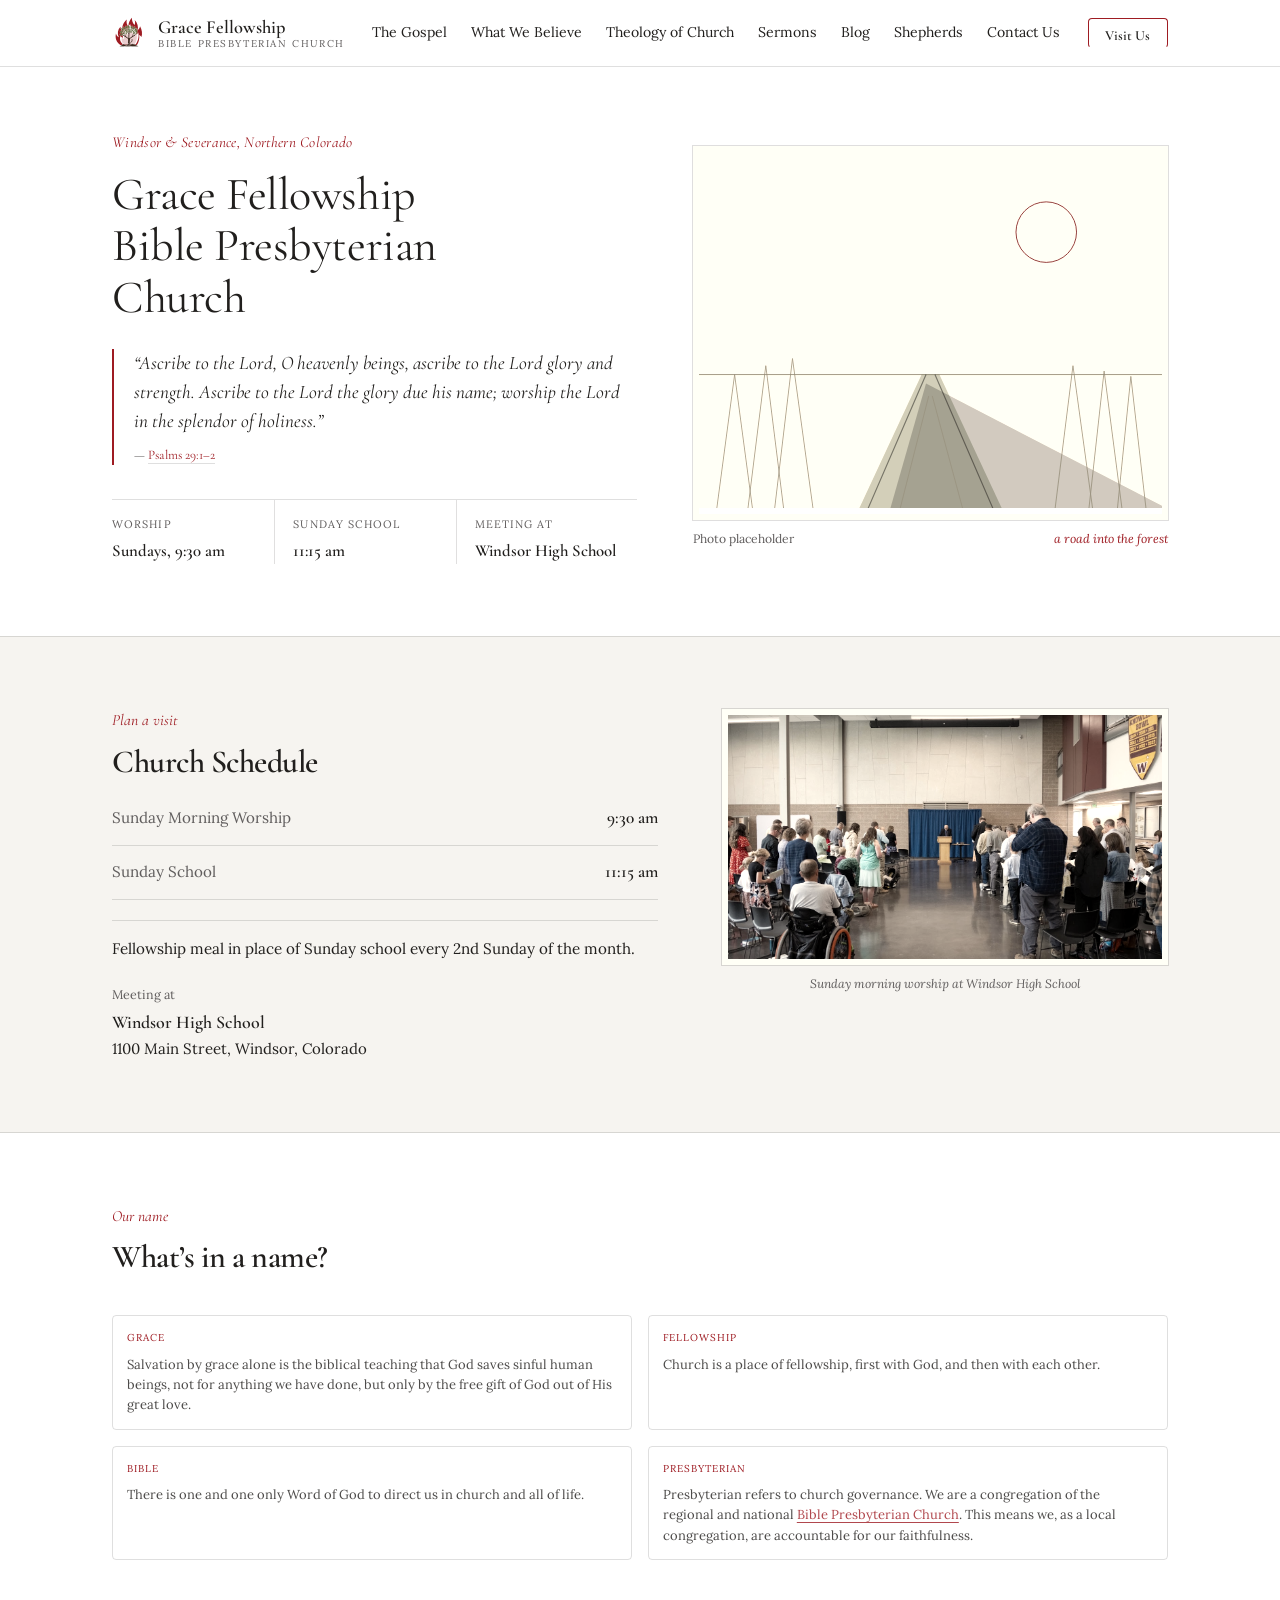
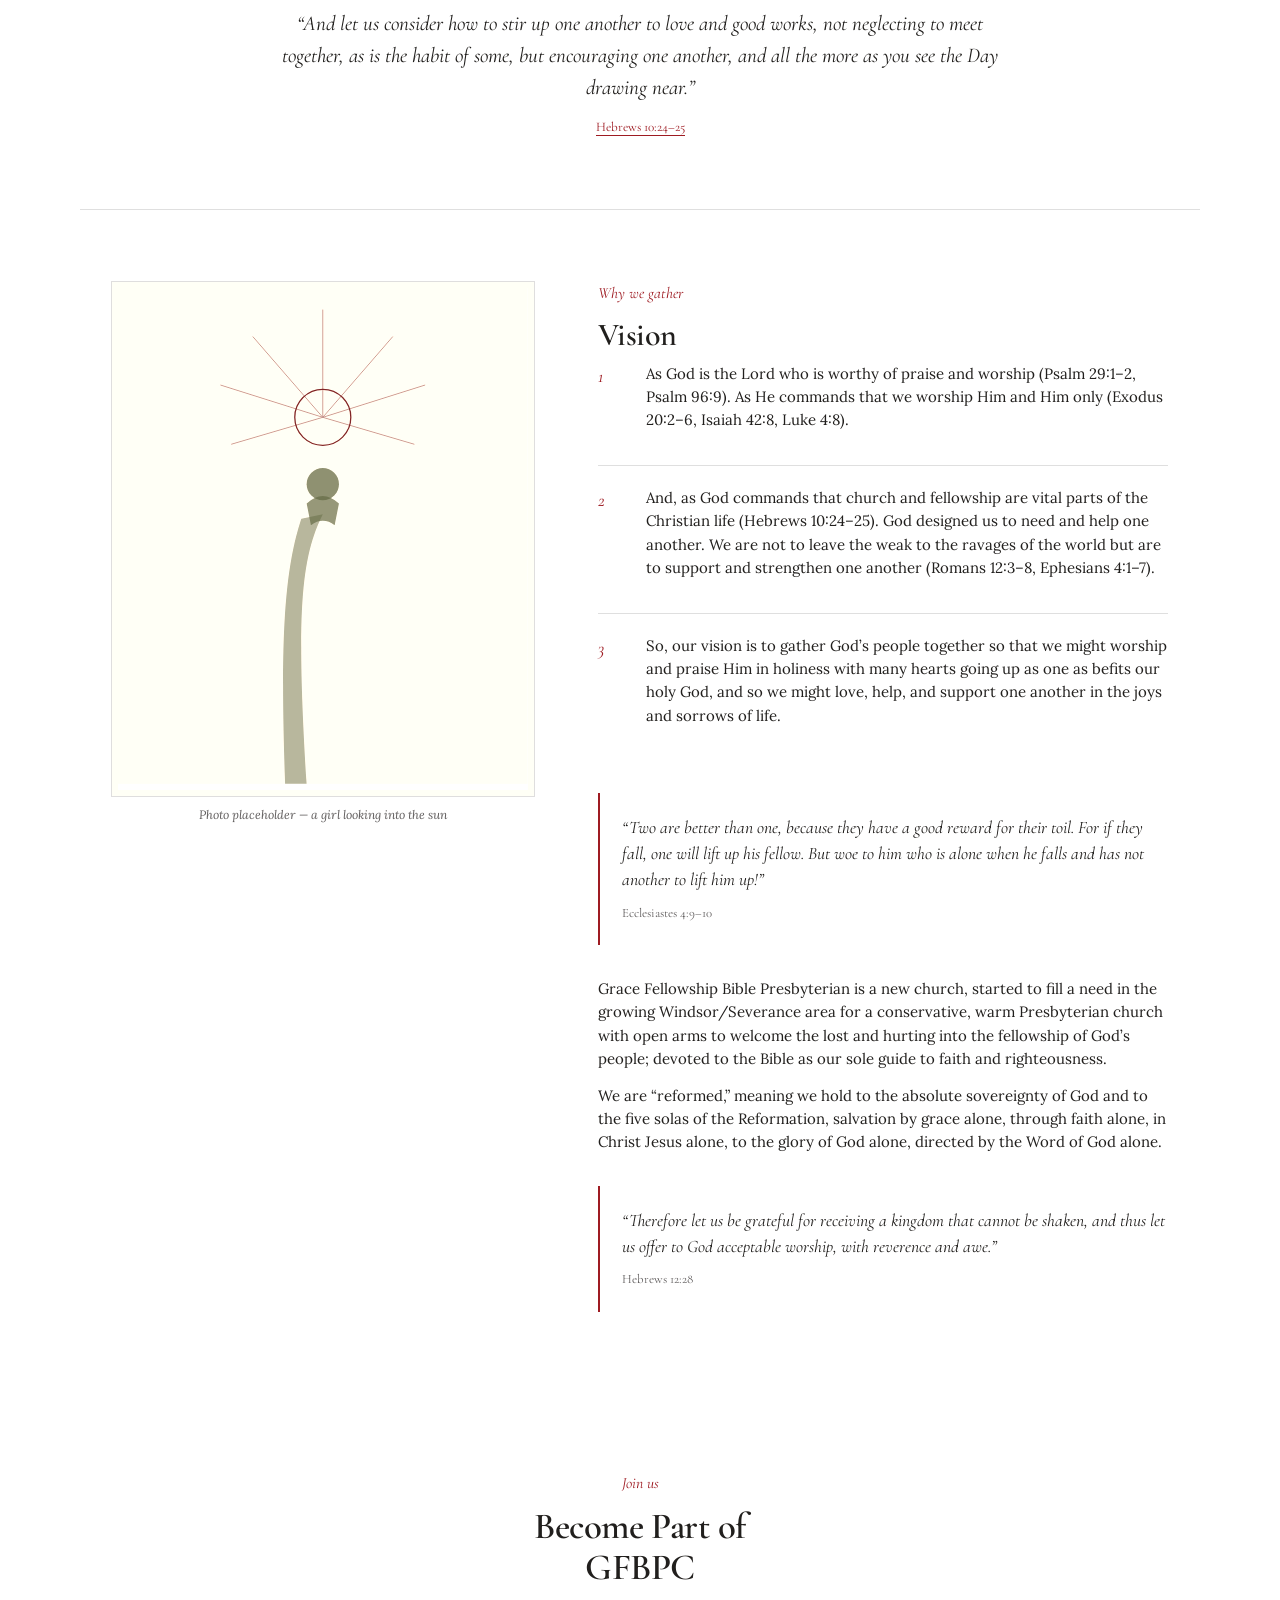
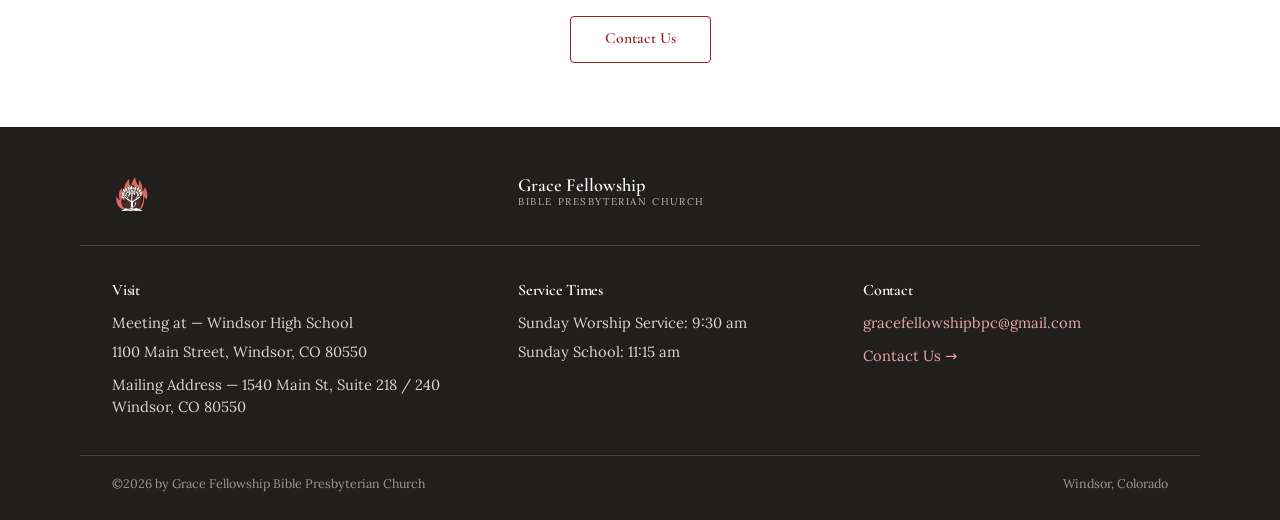
==== commit 865bde88: "Replace the homepage Visit placeholder with a real photo Swaps the line-art church illustration for " ====
--- a/index.html
+++ b/index.html
@@ -193,10 +193,10 @@
     <input type="checkbox" id="nav-toggle" class="nav-toggle">
     <nav class="primary">
       <ul>
-        <li><a href="https://www.gracefellowshipbpc.org/the-gospel">The Gospel</a></li>
-        <li><a href="https://www.gracefellowshipbpc.org/what-we-believe">What We Believe</a></li>
-        <li><a href="https://www.gracefellowshipbpc.org/theology-of-church">Theology of Church</a></li>
-        <li><a href="https://www.gracefellowshipbpc.org/about-5-1">Sermons</a></li>
+        <li><a href="gospel.html">The Gospel</a></li>
+        <li><a href="what-we-believe.html">What We Believe</a></li>
+        <li><a href="theology-of-church.html">Theology of Church</a></li>
+        <li><a href="sermons.html">Sermons</a></li>
         <li><a href="https://www.gracefellowshipbpc.org/blog">Blog</a></li>
         <li><a href="https://www.gracefellowshipbpc.org/shepherds">Shepherds</a></li>
         <li><a href="https://www.gracefellowshipbpc.org/contact-us">Contact Us</a></li>
@@ -273,21 +273,9 @@
 
       <figure class="visit-art">
         <div class="plate">
-          <svg viewBox="0 0 420 340" xmlns="http://www.w3.org/2000/svg" aria-hidden="true">
-            <rect width="420" height="340" fill="#F6F4F0"/>
-            <path d="M110 340 L110 190 L210 130 L310 190 L310 340" fill="none" stroke="#211F1D" stroke-width="1.4"/>
-            <path d="M210 130 L210 90" stroke="#211F1D" stroke-width="1.4"/>
-            <path d="M198 90 L222 90 M210 78 L210 102" stroke="#9E1B22" stroke-width="1.6"/>
-            <rect x="190" y="255" width="40" height="85" fill="none" stroke="#211F1D" stroke-width="1.2"/>
-            <path d="M150 220 h24 v24 h-24z M246 220 h24 v24 h-24z" fill="none" stroke="#8B8570" stroke-width="1"/>
-            <g stroke="#8B8570" stroke-width="1" fill="none">
-              <path d="M40 340 q6 -18 0 -30 M55 340 q6 -22 -2 -34 M70 340 q4 -14 -2 -24"/>
-              <path d="M350 340 q6 -16 -2 -28 M365 340 q4 -20 -4 -30"/>
-            </g>
-            <path d="M0 340 H420" stroke="#8B8570" stroke-width="1"/>
-          </svg>
-        </div>
-        <figcaption>Photo placeholder &mdash; Sunday morning gathering</figcaption>
+          <img src="assets/sunday-worship.jpg" alt="Grace Fellowship gathered for Sunday worship at Windsor High School" width="420" height="295" style="width:100%;height:auto">
+        </div>
+        <figcaption>Sunday morning worship at Windsor High School</figcaption>
       </figure>
     </div>
   </section>
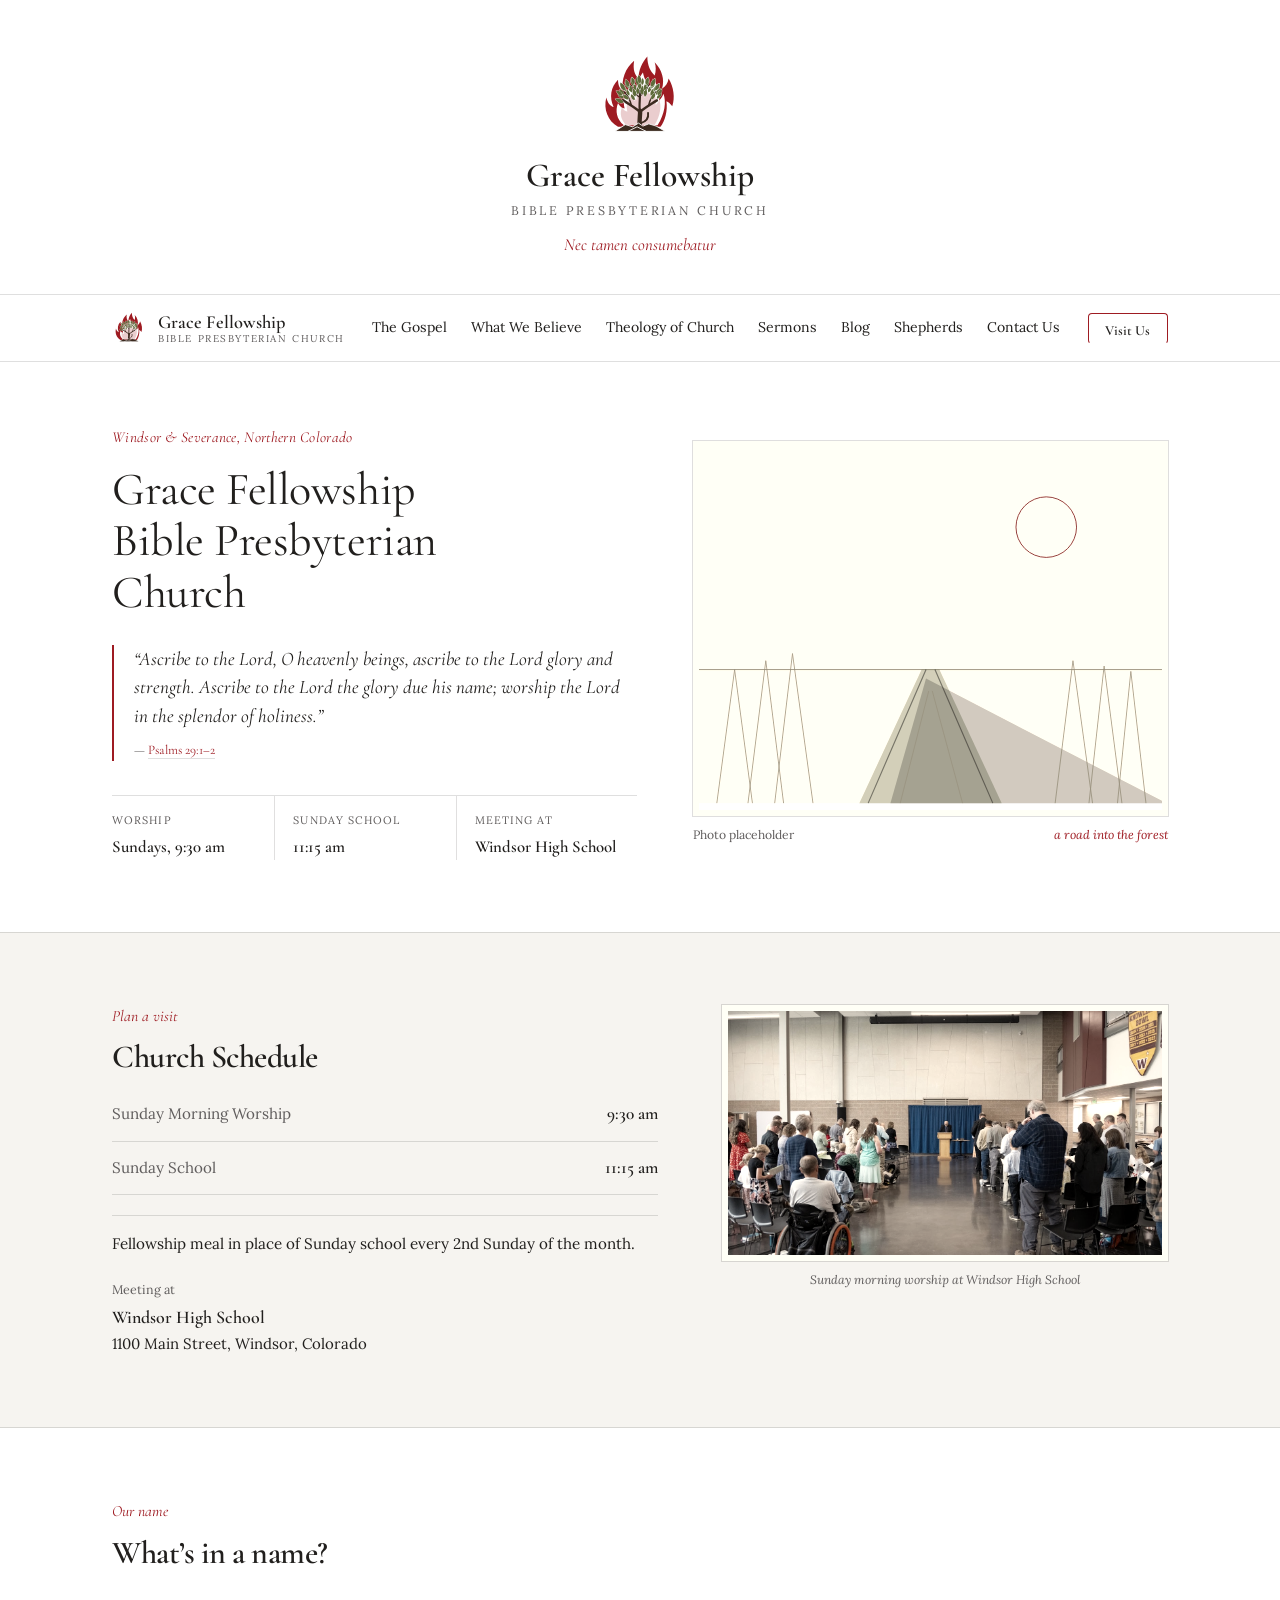
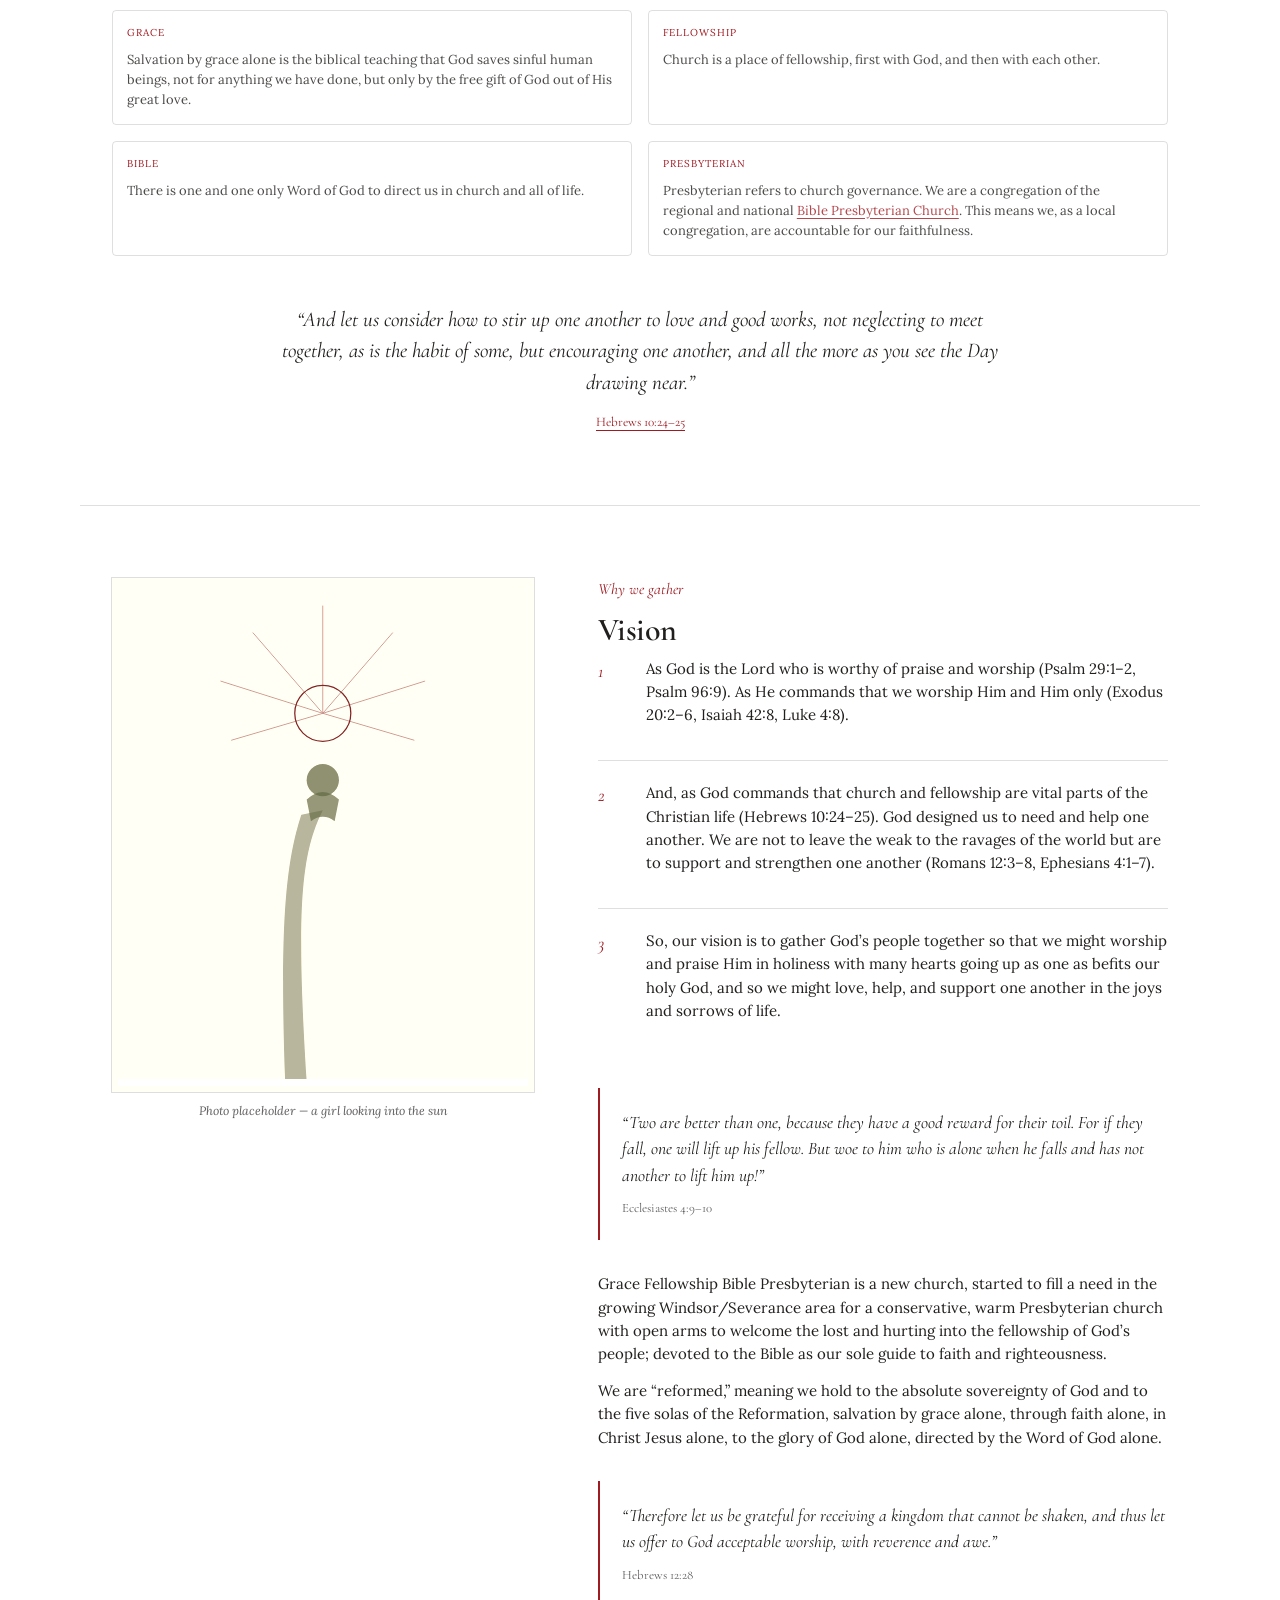
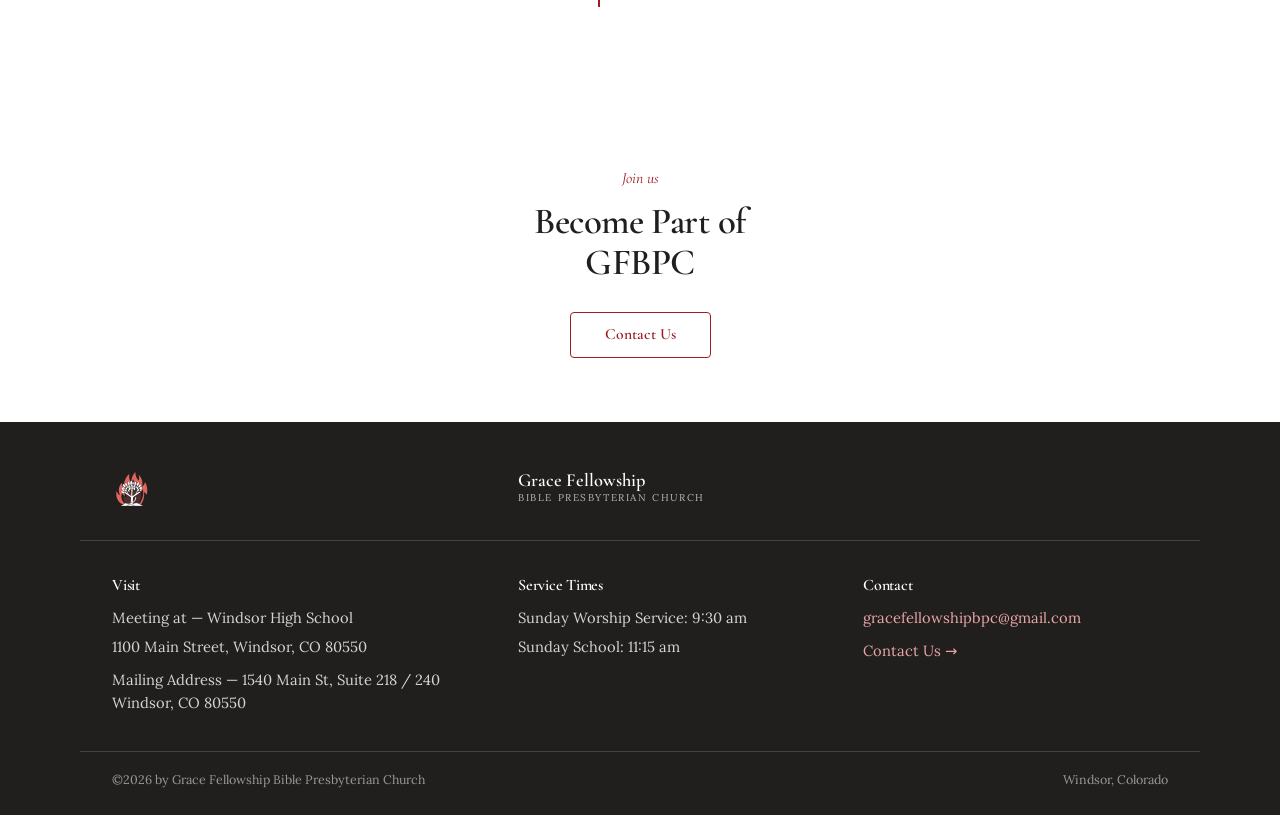
==== commit e89faa2b: "Add a big brand splash above the header that scrolls into it A larger BushMark + wordmark + motto si" ====
--- a/index.html
+++ b/index.html
@@ -10,6 +10,17 @@
 
   .max{max-width:1120px;margin:0 auto;padding:0 32px}
   .visually-hidden{position:absolute;width:1px;height:1px;overflow:hidden;clip:rect(0 0 0 0)}
+
+  /* ---------- brand intro (scrolls away, leaving the sticky header) ---------- */
+  .brand-intro{padding:52px 0 36px;text-align:center;border-bottom:1px solid var(--color-divider)}
+  .brand-intro .mark{margin:0 auto 18px;display:block}
+  .brand-intro-name{font-family:var(--font-heading);font-weight:600;font-size:2.1rem;line-height:1.1}
+  .brand-intro-sub{font-size:0.78rem;letter-spacing:0.22em;text-transform:uppercase;color:var(--color-neutral-700);margin-top:6px}
+  .brand-intro-motto{font-family:var(--font-heading);font-style:italic;color:var(--color-accent);font-size:1.05rem;margin-top:12px}
+  @media (max-width:640px){
+    .brand-intro{padding:36px 0 26px}
+    .brand-intro-name{font-size:1.7rem}
+  }
 
   /* ---------- header ---------- */
   header.site{position:sticky;top:0;z-index:40;background:var(--color-bg);border-bottom:1px solid var(--color-divider)}
@@ -125,6 +136,70 @@
 </style>
 </head>
 <body>
+
+<div class="brand-intro">
+  <div class="max">
+    <svg viewBox="0 0 120 120" width="88" height="88" class="mark" style="display:block;overflow:visible" stroke-linecap="round" stroke-linejoin="round" aria-hidden="true" focusable="false">
+        <path fill="#9E1B22" d="M30 102 C16 94 10 78 14 62 C16 70 20 74 24 75 C18 62 20 48 30 38 C30 46 33 51 37 53 C34 38 40 22 52 12 C50 24 53 32 58 36 C58 24 63 14 70 6 C70 18 74 26 80 32 C82 26 82 20 80 14 C90 24 94 38 90 50 C95 47 98 42 99 36 C106 48 108 62 104 74 C101 70 99 68 96 67 C98 80 94 94 88 102 Z"></path>
+        <path fill="#FFFFFF" d="M38 100 C28 92 26 80 30 70 C33 75 36 77 39 77 C36 66 40 54 48 46 C48 52 50 56 54 58 C54 46 58 36 64 28 C66 38 70 44 76 48 C78 44 78 40 77 36 C84 44 88 56 86 66 C89 64 91 60 92 57 C96 68 94 84 84 100 Z"></path>
+        <path fill="#9E1B22" fill-opacity="0.22" transform="translate(60 100) scale(0.82) translate(-60 -100)" d="M38 100 C28 92 26 80 30 70 C33 75 36 77 39 77 C36 66 40 54 48 46 C48 52 50 56 54 58 C54 46 58 36 64 28 C66 38 70 44 76 48 C78 44 78 40 77 36 C84 44 88 56 86 66 C89 64 91 60 92 57 C96 68 94 84 84 100 Z"></path>
+        <g fill="none" stroke="#3B2A1F">
+          <path stroke-width="6" d="M60 101 C58 93 61 87 60 80"></path>
+          <path stroke-width="3.4" d="M60 82 C54 76 46 72 37 66"></path>
+          <path stroke-width="3.4" d="M60 82 C66 76 74 72 83 66"></path>
+          <path stroke-width="3" d="M60 84 C58 72 61 60 60 46"></path>
+          <path stroke-width="2.6" d="M61 97 C68 95 72 90 71 83"></path>
+          <path stroke-width="2" d="M48 72 C46 64 42 58 38 54"></path>
+          <path stroke-width="2" d="M72 72 C74 64 78 58 82 54"></path>
+          <path stroke-width="1.8" d="M60 62 C54 58 50 52 48 46"></path>
+          <path stroke-width="1.8" d="M60 60 C66 56 70 50 72 44"></path>
+        </g>
+        <g fill="#5E6B3A" stroke="#FFFFFF" stroke-width="0.88" style="paint-order:stroke">
+          <path transform="translate(52.8 65.6) rotate(-32) scale(0.80)" d="M0 0 C3.2 -3 3.4 -8 0 -12 C-3.4 -8 -3.2 -3 0 0 Z"></path>
+          <path transform="translate(53.3 61.1) rotate(-10) scale(0.98)" d="M0 0 C3.2 -3 3.4 -8 0 -12 C-3.4 -8 -3.2 -3 0 0 Z"></path>
+          <path transform="translate(57.3 58.1) rotate(-5) scale(0.86)" d="M0 0 C3.2 -3 3.4 -8 0 -12 C-3.4 -8 -3.2 -3 0 0 Z"></path>
+          <path transform="translate(62.7 58.1) rotate(2) scale(1.04)" d="M0 0 C3.2 -3 3.4 -8 0 -12 C-3.4 -8 -3.2 -3 0 0 Z"></path>
+          <path transform="translate(66.7 61.1) rotate(7) scale(0.92)" d="M0 0 C3.2 -3 3.4 -8 0 -12 C-3.4 -8 -3.2 -3 0 0 Z"></path>
+          <path transform="translate(44.5 64.8) rotate(-49) scale(0.92)" d="M0 0 C3.2 -3 3.4 -8 0 -12 C-3.4 -8 -3.2 -3 0 0 Z"></path>
+          <path transform="translate(45.4 59.5) rotate(-25) scale(0.80)" d="M0 0 C3.2 -3 3.4 -8 0 -12 C-3.4 -8 -3.2 -3 0 0 Z"></path>
+          <path transform="translate(48.7 55.1) rotate(-20) scale(0.98)" d="M0 0 C3.2 -3 3.4 -8 0 -12 C-3.4 -8 -3.2 -3 0 0 Z"></path>
+          <path transform="translate(53.9 52.0) rotate(-15) scale(0.86)" d="M0 0 C3.2 -3 3.4 -8 0 -12 C-3.4 -8 -3.2 -3 0 0 Z"></path>
+          <path transform="translate(60.0 51.0) rotate(-9) scale(1.04)" d="M0 0 C3.2 -3 3.4 -8 0 -12 C-3.4 -8 -3.2 -3 0 0 Z"></path>
+          <path transform="translate(66.1 52.0) rotate(18) scale(0.92)" d="M0 0 C3.2 -3 3.4 -8 0 -12 C-3.4 -8 -3.2 -3 0 0 Z"></path>
+          <path transform="translate(71.3 55.1) rotate(23) scale(0.80)" d="M0 0 C3.2 -3 3.4 -8 0 -12 C-3.4 -8 -3.2 -3 0 0 Z"></path>
+          <path transform="translate(74.6 59.5) rotate(28) scale(0.98)" d="M0 0 C3.2 -3 3.4 -8 0 -12 C-3.4 -8 -3.2 -3 0 0 Z"></path>
+          <path transform="translate(75.5 64.8) rotate(31) scale(0.86)" d="M0 0 C3.2 -3 3.4 -8 0 -12 C-3.4 -8 -3.2 -3 0 0 Z"></path>
+          <path transform="translate(37.8 69.0) rotate(-66) scale(1.04)" d="M0 0 C3.2 -3 3.4 -8 0 -12 C-3.4 -8 -3.2 -3 0 0 Z"></path>
+          <path transform="translate(37.0 63.6) rotate(-42) scale(0.92)" d="M0 0 C3.2 -3 3.4 -8 0 -12 C-3.4 -8 -3.2 -3 0 0 Z"></path>
+          <path transform="translate(38.0 58.3) rotate(-39) scale(0.80)" d="M0 0 C3.2 -3 3.4 -8 0 -12 C-3.4 -8 -3.2 -3 0 0 Z"></path>
+          <path transform="translate(40.8 53.3) rotate(-36) scale(0.98)" d="M0 0 C3.2 -3 3.4 -8 0 -12 C-3.4 -8 -3.2 -3 0 0 Z"></path>
+          <path transform="translate(45.1 49.3) rotate(-32) scale(0.86)" d="M0 0 C3.2 -3 3.4 -8 0 -12 C-3.4 -8 -3.2 -3 0 0 Z"></path>
+          <path transform="translate(50.6 46.4) rotate(-7) scale(1.04)" d="M0 0 C3.2 -3 3.4 -8 0 -12 C-3.4 -8 -3.2 -3 0 0 Z"></path>
+          <path transform="translate(56.8 44.9) rotate(-3) scale(0.92)" d="M0 0 C3.2 -3 3.4 -8 0 -12 C-3.4 -8 -3.2 -3 0 0 Z"></path>
+          <path transform="translate(63.2 44.9) rotate(2) scale(0.80)" d="M0 0 C3.2 -3 3.4 -8 0 -12 C-3.4 -8 -3.2 -3 0 0 Z"></path>
+          <path transform="translate(69.4 46.4) rotate(6) scale(0.98)" d="M0 0 C3.2 -3 3.4 -8 0 -12 C-3.4 -8 -3.2 -3 0 0 Z"></path>
+          <path transform="translate(74.9 49.3) rotate(31) scale(0.86)" d="M0 0 C3.2 -3 3.4 -8 0 -12 C-3.4 -8 -3.2 -3 0 0 Z"></path>
+          <path transform="translate(79.2 53.3) rotate(35) scale(1.04)" d="M0 0 C3.2 -3 3.4 -8 0 -12 C-3.4 -8 -3.2 -3 0 0 Z"></path>
+          <path transform="translate(82.0 58.3) rotate(38) scale(0.92)" d="M0 0 C3.2 -3 3.4 -8 0 -12 C-3.4 -8 -3.2 -3 0 0 Z"></path>
+          <path transform="translate(83.0 63.6) rotate(41) scale(0.80)" d="M0 0 C3.2 -3 3.4 -8 0 -12 C-3.4 -8 -3.2 -3 0 0 Z"></path>
+          <path transform="translate(35.8 58.8) rotate(-54) scale(0.86)" d="M0 0 C3.2 -3 3.4 -8 0 -12 C-3.4 -8 -3.2 -3 0 0 Z"></path>
+          <path transform="translate(39.1 52.5) rotate(-28) scale(1.04)" d="M0 0 C3.2 -3 3.4 -8 0 -12 C-3.4 -8 -3.2 -3 0 0 Z"></path>
+          <path transform="translate(44.7 47.4) rotate(-22) scale(0.92)" d="M0 0 C3.2 -3 3.4 -8 0 -12 C-3.4 -8 -3.2 -3 0 0 Z"></path>
+          <path transform="translate(51.9 44.1) rotate(-15) scale(0.80)" d="M0 0 C3.2 -3 3.4 -8 0 -12 C-3.4 -8 -3.2 -3 0 0 Z"></path>
+          <path transform="translate(60.0 43.0) rotate(-9) scale(0.98)" d="M0 0 C3.2 -3 3.4 -8 0 -12 C-3.4 -8 -3.2 -3 0 0 Z"></path>
+          <path transform="translate(68.1 44.1) rotate(18) scale(0.86)" d="M0 0 C3.2 -3 3.4 -8 0 -12 C-3.4 -8 -3.2 -3 0 0 Z"></path>
+          <path transform="translate(75.3 47.4) rotate(25) scale(1.04)" d="M0 0 C3.2 -3 3.4 -8 0 -12 C-3.4 -8 -3.2 -3 0 0 Z"></path>
+          <path transform="translate(80.9 52.5) rotate(31) scale(0.92)" d="M0 0 C3.2 -3 3.4 -8 0 -12 C-3.4 -8 -3.2 -3 0 0 Z"></path>
+          <path transform="translate(84.2 58.8) rotate(36) scale(0.80)" d="M0 0 C3.2 -3 3.4 -8 0 -12 C-3.4 -8 -3.2 -3 0 0 Z"></path>
+        </g>
+        <path fill="#3B2A1F" stroke="#FFFFFF" stroke-width="1.2" d="M26 108 L40 99 L50 102 L58 97 L64 101 L72 98 L82 101 L94 108 Z"></path>
+        <path fill="none" stroke="#FFFFFF" stroke-width="1.2" d="M44 108 L56 102 L68 108"></path>
+      </svg>
+    <div class="brand-intro-name">Grace Fellowship</div>
+    <div class="brand-intro-sub">Bible Presbyterian Church</div>
+    <div class="brand-intro-motto">Nec tamen consumebatur</div>
+  </div>
+</div>
 
 <header class="site">
   <div class="nav-row">
@@ -199,7 +274,7 @@
         <li><a href="sermons.html">Sermons</a></li>
         <li><a href="https://www.gracefellowshipbpc.org/blog">Blog</a></li>
         <li><a href="https://www.gracefellowshipbpc.org/shepherds">Shepherds</a></li>
-        <li><a href="https://www.gracefellowshipbpc.org/contact-us">Contact Us</a></li>
+        <li><a href="contact.html">Contact Us</a></li>
       </ul>
       <label class="burger" for="nav-toggle">
         <svg width="18" height="14" viewBox="0 0 18 14" fill="none" stroke="currentColor" stroke-width="1.6"><path d="M0 1h18M0 7h18M0 13h18"/></svg>
@@ -374,7 +449,7 @@
     <div class="max">
       <span class="kicker">Join us</span>
       <h2>Become Part of GFBPC</h2>
-      <a class="btn btn-primary" href="https://www.gracefellowshipbpc.org/contact-us">Contact Us</a>
+      <a class="btn btn-primary" href="contact.html">Contact Us</a>
     </div>
   </section>
 
@@ -458,7 +533,7 @@
     <div>
       <h4>Contact</h4>
       <p><a href="mailto:gracefellowshipbpc@gmail.com">gracefellowshipbpc@gmail.com</a></p>
-      <p style="margin-top:10px"><a href="https://www.gracefellowshipbpc.org/contact-us">Contact Us &rarr;</a></p>
+      <p style="margin-top:10px"><a href="contact.html">Contact Us &rarr;</a></p>
     </div>
   </div>
   <div class="copyright">
--- a/styles.css
+++ b/styles.css
@@ -142,6 +142,22 @@
 .on-ink .btn-primary { color: var(--color-accent-300); border-color: var(--color-accent-300); }
 .on-ink .btn-primary:hover { background: color-mix(in srgb, var(--color-accent-300) 16%, transparent); }
 
+/* — forms — */
+.field { display: flex; flex-direction: column; gap: 0; margin-bottom: var(--space-3); }
+.field > label {
+  display: block; font-size: 12px; margin-bottom: 5px;
+  color: color-mix(in srgb, var(--color-text) 70%, transparent);
+}
+.input {
+  width: 100%; min-height: 40px; padding: 8px 12px; font: inherit;
+  font-size: 15px; color: var(--color-text); caret-color: var(--color-accent);
+  background: transparent;
+  border: 1px solid var(--color-divider); border-radius: var(--radius-md);
+}
+.input:hover { border-color: color-mix(in srgb, var(--color-text) 45%, transparent); }
+.input:focus-visible { border-color: var(--color-accent); outline-offset: 0; }
+textarea.input { min-height: 100px; resize: vertical; font-family: var(--font-body); }
+
 /* — cards — */
 .card {
   display: flex; flex-direction: column; gap: var(--space-2);
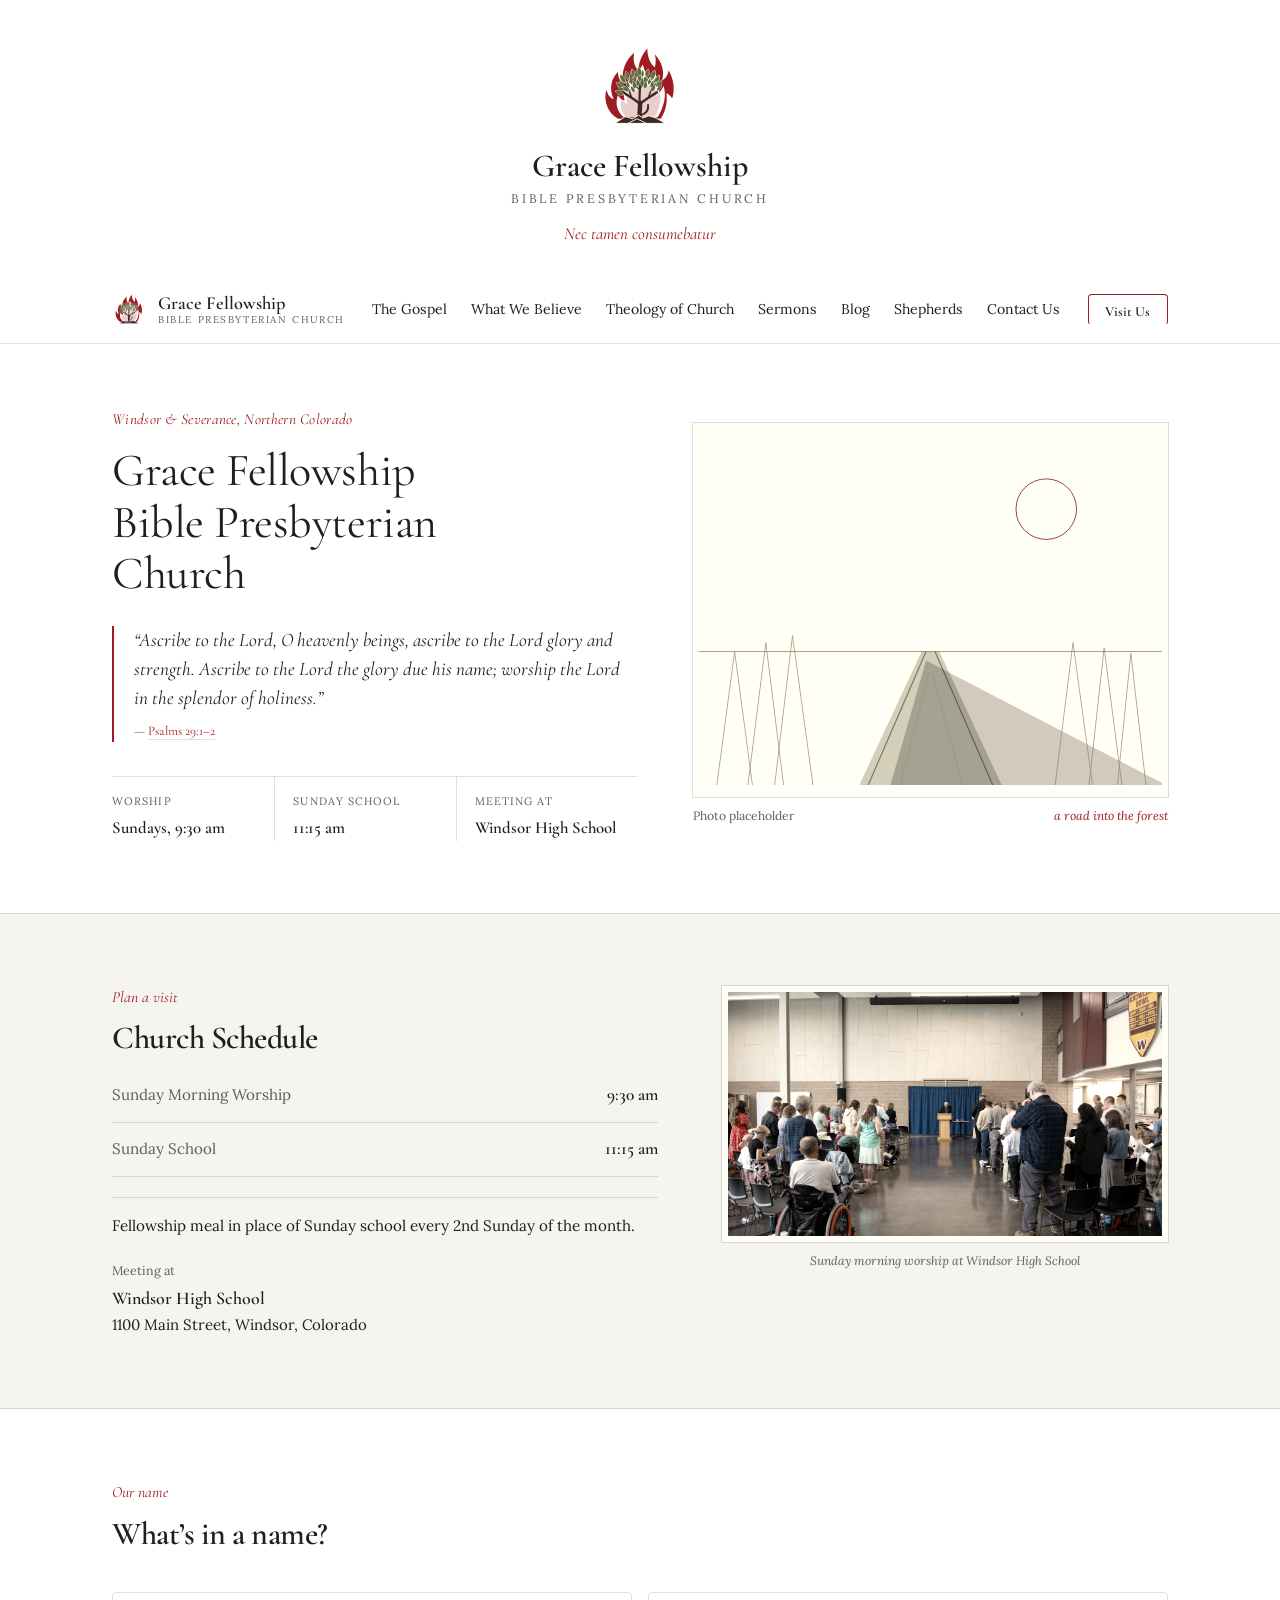
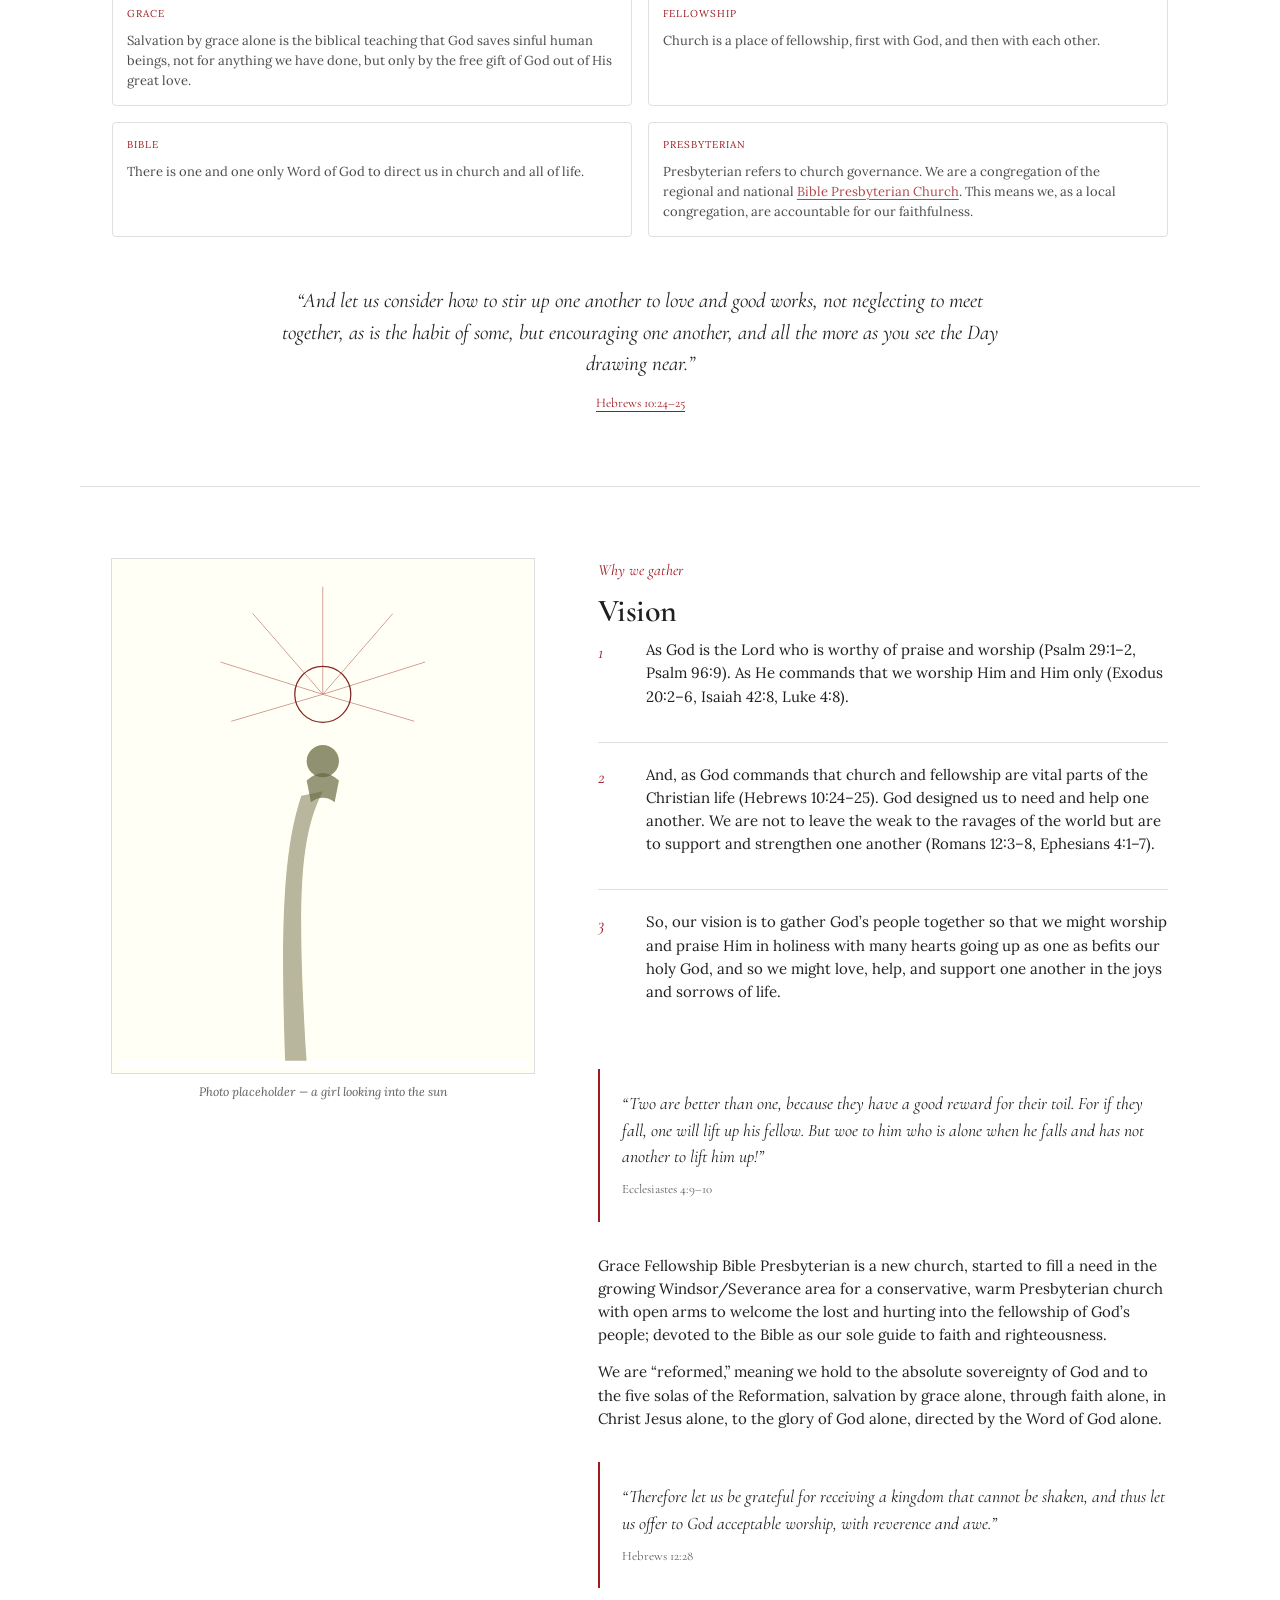
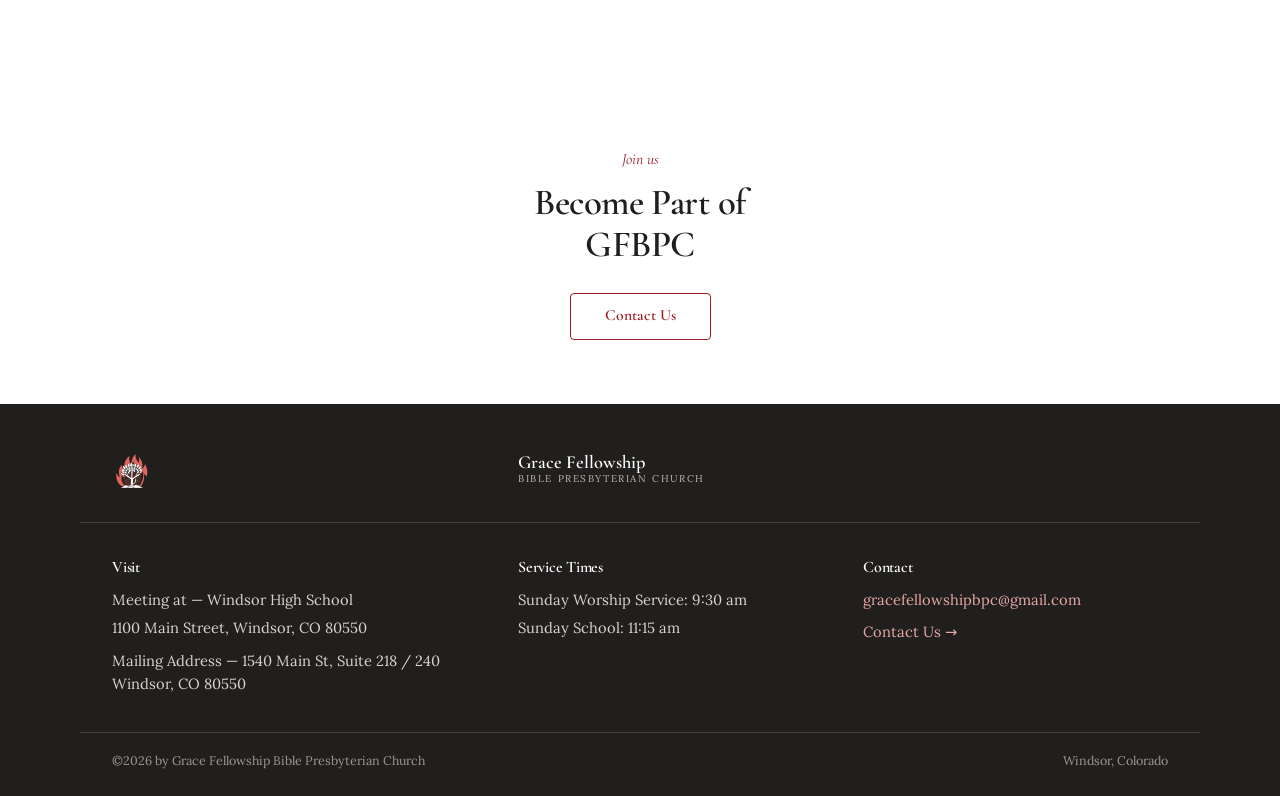
==== commit 9227edf2: "Make the header a true single-element morph, not two stacked headers Per feedback: the compact nav b" ====
--- a/index.html
+++ b/index.html
@@ -11,15 +11,27 @@
   .max{max-width:1120px;margin:0 auto;padding:0 32px}
   .visually-hidden{position:absolute;width:1px;height:1px;overflow:hidden;clip:rect(0 0 0 0)}
 
-  /* ---------- brand intro (scrolls away, leaving the sticky header) ---------- */
-  .brand-intro{padding:52px 0 36px;text-align:center;border-bottom:1px solid var(--color-divider)}
-  .brand-intro .mark{margin:0 auto 18px;display:block}
-  .brand-intro-name{font-family:var(--font-heading);font-weight:600;font-size:2.1rem;line-height:1.1}
-  .brand-intro-sub{font-size:0.78rem;letter-spacing:0.22em;text-transform:uppercase;color:var(--color-neutral-700);margin-top:6px}
-  .brand-intro-motto{font-family:var(--font-heading);font-style:italic;color:var(--color-accent);font-size:1.05rem;margin-top:12px}
+    /* ---------- header: big splash morphs into the compact nav on scroll ---------- */
+  *{overflow-anchor:none}
+  header.site{position:sticky;top:0;z-index:40;background:var(--color-bg);border-bottom:1px solid var(--color-divider)}
+  .header-expanded{
+    text-align:center;padding:44px 0 30px;
+    max-height:340px;opacity:1;overflow:hidden;
+    transition:max-height .32s ease, opacity .22s ease, padding .32s ease;
+  }
+  .header-expanded .mark{margin:0 auto 16px;display:block}
+  .header-expanded .brand-intro-name{font-family:var(--font-heading);font-weight:600;font-size:2rem;line-height:1.1}
+  .header-expanded .brand-intro-sub{font-size:0.78rem;letter-spacing:0.22em;text-transform:uppercase;color:var(--color-neutral-700);margin-top:6px}
+  .header-expanded .brand-intro-motto{font-family:var(--font-heading);font-style:italic;color:var(--color-accent);font-size:1.05rem;margin-top:12px}
+  header.site.is-compact .header-expanded{max-height:0;opacity:0;padding:0}
+  /* the compact nav row itself always stays visible/usable (nav links, burger, Visit
+     button) — only its logo+wordmark crossfades in, so the brand isn't shown twice
+     at once while the splash above is still expanded, but navigation never disappears */
+  .header-compact .wordmark{opacity:0;transition:opacity .22s ease}
+  header.site.is-compact .header-compact .wordmark{opacity:1}
   @media (max-width:640px){
-    .brand-intro{padding:36px 0 26px}
-    .brand-intro-name{font-size:1.7rem}
+    .header-expanded{padding:32px 0 22px}
+    .header-expanded .brand-intro-name{font-size:1.6rem}
   }
 
   /* ---------- header ---------- */
@@ -137,8 +149,9 @@
 </head>
 <body>
 
-<div class="brand-intro">
-  <div class="max">
+<header class="site">
+  <div class="header-expanded">
+    <div class="max">
     <svg viewBox="0 0 120 120" width="88" height="88" class="mark" style="display:block;overflow:visible" stroke-linecap="round" stroke-linejoin="round" aria-hidden="true" focusable="false">
         <path fill="#9E1B22" d="M30 102 C16 94 10 78 14 62 C16 70 20 74 24 75 C18 62 20 48 30 38 C30 46 33 51 37 53 C34 38 40 22 52 12 C50 24 53 32 58 36 C58 24 63 14 70 6 C70 18 74 26 80 32 C82 26 82 20 80 14 C90 24 94 38 90 50 C95 47 98 42 99 36 C106 48 108 62 104 74 C101 70 99 68 96 67 C98 80 94 94 88 102 Z"></path>
         <path fill="#FFFFFF" d="M38 100 C28 92 26 80 30 70 C33 75 36 77 39 77 C36 66 40 54 48 46 C48 52 50 56 54 58 C54 46 58 36 64 28 C66 38 70 44 76 48 C78 44 78 40 77 36 C84 44 88 56 86 66 C89 64 91 60 92 57 C96 68 94 84 84 100 Z"></path>
@@ -198,10 +211,9 @@
     <div class="brand-intro-name">Grace Fellowship</div>
     <div class="brand-intro-sub">Bible Presbyterian Church</div>
     <div class="brand-intro-motto">Nec tamen consumebatur</div>
+    </div>
   </div>
-</div>
-
-<header class="site">
+  <div class="header-compact">
   <div class="nav-row">
     <a class="wordmark" href="#top">
       <svg viewBox="0 0 120 120" width="34" height="34" style="display:block;overflow:visible;flex:none" stroke-linecap="round" stroke-linejoin="round" aria-hidden="true" focusable="false">
@@ -282,7 +294,26 @@
       <a class="btn btn-primary header-visit" href="#visit">Visit Us</a>
     </nav>
   </div>
+  </div>
 </header>
+
+<script>
+  (function () {
+    var header = document.querySelector('header.site');
+    if (!header) return;
+    var threshold = 40;
+    function onScroll() {
+      if (window.scrollY > threshold) {
+        header.classList.add('is-compact');
+      } else {
+        header.classList.remove('is-compact');
+      }
+    }
+    onScroll();
+    window.addEventListener('scroll', onScroll, { passive: true });
+  })();
+</script>
+
 
 <main id="top">
 
